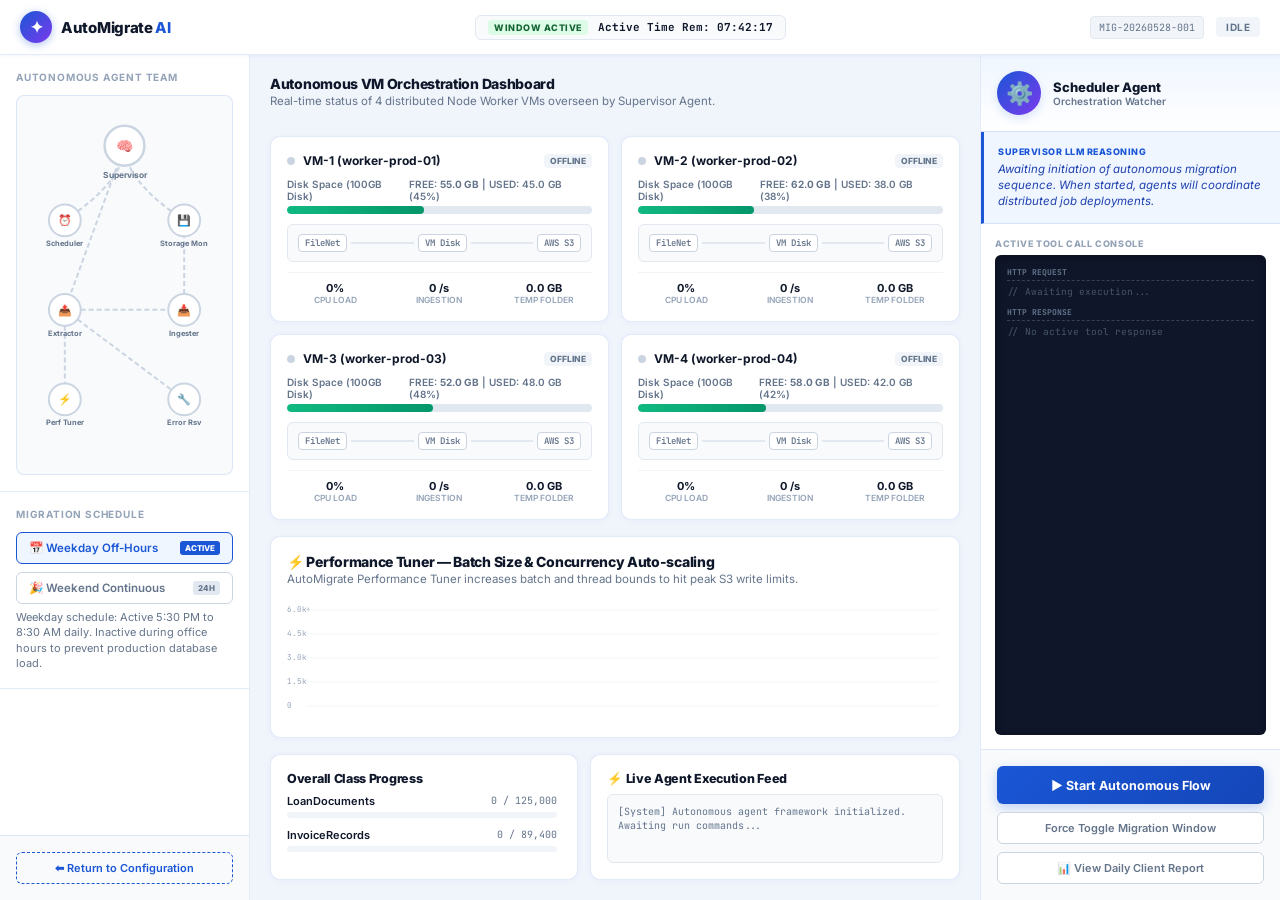
==== execution-dashboard.html @ 0a10c182 "feat: cycle VM status between extraction/ingestion and integrate Error Resolver agent in self-healin" ====
<!DOCTYPE html>
<html lang="en">
<head>
<meta charset="UTF-8">
<meta name="viewport" content="width=device-width, initial-scale=1.0">
<title>AutoMigrate AI — Autonomous Execution Dashboard</title>
<link rel="preconnect" href="https://fonts.googleapis.com" />
<link rel="preconnect" href="https://fonts.gstatic.com" crossorigin />
<link href="https://fonts.googleapis.com/css2?family=Inter:wght@400;500;600;700;800&family=JetBrains+Mono:wght@400;500;600&display=swap" rel="stylesheet" />
<style>
/* ─── RESET & BASE ────────────────────────────────────────────── */
*, *::before, *::after { box-sizing: border-box; margin: 0; padding: 0; }
html, body { height: 100%; overflow: hidden; }
body {
  font-family: 'Inter', sans-serif;
  font-size: 13px;
  background: #f0f4fb;
  color: #0f172a;
  display: flex;
  flex-direction: column;
}
:root {
  --blue: #1a56d6;
  --blue-dark: #1446b8;
  --blue-light: #eff6ff;
  --teal: #0d9488;
  --green: #16a34a;
  --red: #dc2626;
  --amber: #d97706;
  --violet: #7c3aed;
  --bg: #f0f4fb;
  --white: #ffffff;
  --border: rgba(26,86,214,0.12);
  --text: #0f172a;
  --muted: #64748b;
  --dim: #94a3b8;
  --code-bg: #0f1629;
}
input, select, button { font-family: inherit; }
::-webkit-scrollbar { width: 6px; height: 6px; }
::-webkit-scrollbar-track { background: transparent; }
::-webkit-scrollbar-thumb { background: #cbd5e1; border-radius: 3px; }
::-webkit-scrollbar-thumb:hover { background: #94a3b8; }

/* ─── HEADER ──────────────────────────────────────────────────── */
#header {
  height: 55px;
  background: var(--white);
  border-bottom: 1px solid var(--border);
  display: flex;
  align-items: center;
  padding: 0 20px;
  gap: 20px;
  flex-shrink: 0;
  z-index: 100;
  box-shadow: 0 1px 4px rgba(26,86,214,0.06);
}
.logo-wrap { display: flex; align-items: center; gap: 9px; cursor: pointer; text-decoration: none; }
.logo-gem {
  width: 32px; height: 32px;
  border-radius: 50%;
  background: linear-gradient(135deg, #1a56d6 0%, #7c3aed 100%);
  display: flex; align-items: center; justify-content: center;
  color: #fff; font-size: 16px; font-weight: 800;
  box-shadow: 0 2px 8px rgba(26,86,214,0.35);
  flex-shrink: 0;
}
.logo-name { font-size: 15px; font-weight: 800; color: var(--text); letter-spacing: -0.3px; }
.logo-name span { color: var(--blue); }

.header-center {
  flex: 1;
  display: flex;
  align-items: center;
  justify-content: center;
  gap: 16px;
}
.window-status-card {
  background: #f8fafc;
  border: 1px solid #e2e8f0;
  border-radius: 6px;
  padding: 4px 12px;
  display: flex;
  align-items: center;
  gap: 10px;
}
.window-badge {
  font-size: 9px;
  font-weight: 800;
  padding: 2px 6px;
  border-radius: 4px;
  text-transform: uppercase;
  letter-spacing: 0.5px;
}
.window-open { background: #dcfce7; color: #166534; animation: pulseGreen 1.6s infinite; }
.window-closed { background: #fee2e2; color: #991b1b; }
.window-timer {
  font-family: 'JetBrains Mono', monospace;
  font-size: 11px;
  font-weight: 700;
  color: var(--text);
}

.header-right { display: flex; align-items: center; gap: 12px; }
.session-tag {
  font-family: 'JetBrains Mono', monospace;
  font-size: 10px;
  background: #f1f5f9;
  border: 1px solid #e2e8f0;
  padding: 4px 8px;
  border-radius: 4px;
  color: var(--muted);
}
.status-badge {
  font-size: 10px; font-weight: 700;
  padding: 4px 10px;
  border-radius: 4px;
  text-transform: uppercase;
  letter-spacing: 0.5px;
}
.badge-running { background: #dcfce7; color: var(--green); }
.badge-idle { background: #f1f5f9; color: var(--muted); }
.badge-paused { background: #fef3c7; color: var(--amber); animation: pulseOrange 1.4s infinite; }
.badge-done { background: #d1fae5; color: #065f46; }

@keyframes pulseGreen {
  0%, 100% { box-shadow: 0 0 0 0px rgba(22, 163, 74, 0.2); }
  50% { box-shadow: 0 0 0 4px rgba(22, 163, 74, 0.1); }
}
@keyframes pulseOrange {
  0%, 100% { box-shadow: 0 0 0 0px rgba(217, 119, 6, 0.2); }
  50% { box-shadow: 0 0 0 4px rgba(217, 119, 6, 0.1); }
}

/* ─── APP BODY LAYOUT ─────────────────────────────────────────── */
#app-body {
  flex: 1;
  display: flex;
  overflow: hidden;
  min-height: 0;
}

/* ─── LEFT PANEL: Agent Graph & Schedule (250px) ──────────────── */
#left-panel {
  width: 250px;
  flex-shrink: 0;
  background: var(--white);
  border-right: 1px solid var(--border);
  display: flex;
  flex-direction: column;
  overflow-y: auto;
}
.panel-section {
  padding: 16px;
  border-bottom: 1px solid var(--border);
}
.panel-section-title {
  font-size: 10px;
  font-weight: 700;
  text-transform: uppercase;
  letter-spacing: 0.8px;
  color: var(--dim);
  margin-bottom: 12px;
}

/* Agent Nodes Graph CSS */
.agent-flow-graph {
  display: flex;
  flex-direction: column;
  gap: 8px;
  position: relative;
}
.agent-node {
  display: flex;
  align-items: center;
  gap: 10px;
  padding: 8px 10px;
  border: 1px solid transparent;
  border-radius: 6px;
  background: #f8fafc;
  transition: all 0.25s;
}
.agent-node.active {
  background: var(--blue-light);
  border-color: rgba(26,86,214,0.2);
  box-shadow: 0 2px 6px rgba(26,86,214,0.06);
}
.agent-node.active .an-icon-wrap {
  animation: pulseNode 1.4s ease-in-out infinite;
}
.an-icon-wrap {
  width: 26px; height: 26px;
  border-radius: 50%;
  background: #e2e8f0;
  display: flex; align-items: center; justify-content: center;
  font-size: 12px;
  flex-shrink: 0;
  transition: background 0.3s;
}
.agent-node.active .an-icon-wrap {
  background: var(--blue);
  color: white;
}
.an-info { flex: 1; min-width: 0; }
.an-name { font-size: 11.5px; font-weight: 600; color: var(--text); }
.an-role { font-size: 9px; color: var(--muted); text-overflow: ellipsis; overflow: hidden; white-space: nowrap; }
.an-status {
  font-size: 8px; font-weight: 800;
  padding: 2px 5px;
  border-radius: 3px;
  text-transform: uppercase;
}
.ans-idle { background: #e2e8f0; color: var(--muted); }
.ans-active { background: #dcfce7; color: var(--green); }
.ans-paused { background: #fee2e2; color: var(--red); }

@keyframes pulseNode {
  0%, 100% { transform: scale(1); }
  50% { transform: scale(1.08); }
}

/* Schedule Toggles */
.schedule-group {
  display: flex;
  flex-direction: column;
  gap: 8px;
}
.schedule-btn {
  display: flex;
  align-items: center;
  justify-content: space-between;
  padding: 8px 12px;
  border: 1px solid #cbd5e1;
  background: var(--white);
  border-radius: 6px;
  cursor: pointer;
  transition: all 0.2s;
  font-size: 11.5px;
  font-weight: 600;
  color: var(--muted);
}
.schedule-btn.active {
  border-color: var(--blue);
  background: var(--blue-light);
  color: var(--blue);
}
.schedule-btn span.tag {
  font-size: 8px;
  font-weight: 800;
  background: #e2e8f0;
  color: var(--muted);
  padding: 2px 5px;
  border-radius: 3px;
  text-transform: uppercase;
}
.schedule-btn.active span.tag {
  background: var(--blue);
  color: white;
}
.schedule-desc {
  font-size: 11px;
  color: var(--muted);
  line-height: 1.4;
  margin-top: 6px;
}

/* Sidebar Action Link */
.sidebar-footer {
  margin-top: auto;
  padding: 16px;
  border-top: 1px solid var(--border);
  background: #f8fafc;
}
.back-wizard-btn {
  display: flex;
  align-items: center;
  justify-content: center;
  gap: 6px;
  width: 100%;
  padding: 8px;
  border: 1px dashed var(--blue);
  border-radius: 6px;
  color: var(--blue);
  font-weight: 600;
  text-decoration: none;
  font-size: 11px;
  transition: all 0.2s;
}
.back-wizard-btn:hover {
  background: var(--blue-light);
  border-style: solid;
}

/* ─── CENTER PANEL: Dashboard Grid (flex: 1) ─────────────────── */
#center-panel {
  flex: 1;
  overflow-y: auto;
  padding: 20px;
  display: flex;
  flex-direction: column;
  gap: 16px;
  min-width: 0;
}
.section-title {
  font-size: 14px;
  font-weight: 800;
  color: var(--text);
  letter-spacing: -0.3px;
  margin-bottom: 2px;
}
.section-desc { font-size: 11.5px; color: var(--muted); margin-bottom: 12px; }

/* VM Grid Layout */
.vm-grid {
  display: grid;
  grid-template-columns: repeat(2, 1fr);
  gap: 12px;
}
.vm-card {
  background: var(--white);
  border: 1px solid var(--border);
  border-radius: 10px;
  padding: 16px;
  box-shadow: 0 1px 6px rgba(26,86,214,0.04);
  transition: border-color 0.3s, box-shadow 0.3s;
  display: flex;
  flex-direction: column;
  gap: 10px;
}
.vm-card.active { border-color: rgba(26,86,214,0.25); box-shadow: 0 4px 12px rgba(26,86,214,0.06); }
.vm-card.critical { border-color: var(--red); box-shadow: 0 4px 16px rgba(220,38,38,0.1); }
.vm-header {
  display: flex;
  justify-content: space-between;
  align-items: center;
}
.vm-identity { display: flex; align-items: center; gap: 8px; }
.vm-indicator {
  width: 8px; height: 8px; border-radius: 50%;
  background: #cbd5e1;
}
.vm-card.active .vm-indicator { background: var(--green); animation: pulseGreen 1.4s infinite; }
.vm-card.critical .vm-indicator { background: var(--red); animation: pulseRed 1s infinite; }
.vm-card.paused .vm-indicator { background: var(--amber); animation: pulseOrange 1.4s infinite; }
.vm-name { font-size: 12px; font-weight: 700; color: var(--text); }
.vm-ip { font-family: 'JetBrains Mono', monospace; font-size: 9px; color: var(--dim); }
.vm-status-badge {
  font-size: 8.5px; font-weight: 800;
  padding: 2px 6px; border-radius: 4px;
  text-transform: uppercase;
}
.vms-offline { background: #f1f5f9; color: var(--muted); }
.vms-active { background: #dcfce7; color: #166534; }
.vms-paused { background: #fee2e2; color: #991b1b; }
.vms-cleaning { background: #e0f2fe; color: #0369a1; }

@keyframes pulseRed {
  0%, 100% { box-shadow: 0 0 0 0px rgba(220, 38, 38, 0.4); }
  50% { box-shadow: 0 0 0 5px rgba(220, 38, 38, 0.1); }
}

/* VM Storage Bar */
.vm-storage-sec {
  display: flex;
  flex-direction: column;
  gap: 4px;
}
.vms-lbl-row {
  display: flex;
  justify-content: space-between;
  font-size: 10px;
  font-weight: 600;
  color: var(--muted);
}
.vms-bar-bg {
  height: 8px;
  background: #e2e8f0;
  border-radius: 4px;
  overflow: hidden;
  position: relative;
}
.vms-bar-fill {
  height: 100%;
  width: 0%;
  background: linear-gradient(90deg, #10b981, #059669);
  border-radius: 4px;
  transition: width 0.4s ease, background 0.4s ease;
}
.vm-card.medium .vms-bar-fill {
  background: linear-gradient(90deg, #f59e0b, #d97706);
}
.vm-card.critical .vms-bar-fill {
  background: linear-gradient(90deg, #ef4444, #dc2626);
}
.vm-storage-alert {
  font-size: 8.5px;
  font-weight: 700;
  color: var(--red);
  display: none;
}
.vm-card.critical .vm-storage-alert { display: inline; }

/* VM Pipeline CSS */
.vm-pipeline {
  height: 38px;
  background: #f8fafc;
  border: 1px solid #e2e8f0;
  border-radius: 6px;
  padding: 4px 10px;
  display: flex;
  align-items: center;
  justify-content: space-between;
  font-family: 'JetBrains Mono', monospace;
  font-size: 9px;
  position: relative;
  overflow: hidden;
}
.pipeline-node {
  z-index: 2;
  background: var(--white);
  border: 1px solid #cbd5e1;
  padding: 2px 6px;
  border-radius: 4px;
  font-weight: 600;
  color: var(--muted);
}
.vm-card.active .pipeline-node.active {
  border-color: var(--blue);
  color: var(--blue);
  box-shadow: 0 1px 4px rgba(26,86,214,0.1);
}
.pipeline-arrow {
  flex: 1;
  height: 2px;
  background: #e2e8f0;
  position: relative;
  margin: 0 4px;
}
.vm-card.active .pipeline-arrow.active {
  background: linear-gradient(90deg, var(--blue) 50%, #e2e8f0 50%);
  background-size: 200% 100%;
  animation: flowingLine 1s linear infinite;
}
@keyframes flowingLine {
  0% { background-position: 100% 0; }
  100% { background-position: 0% 0; }
}

.vm-telemetry {
  display: grid;
  grid-template-columns: repeat(3, 1fr);
  gap: 8px;
  border-top: 1px solid #f1f5f9;
  padding-top: 8px;
  text-align: center;
}
.vmt-item { display: flex; flex-direction: column; }
.vmt-val { font-size: 11px; font-weight: 700; color: var(--text); }
.vmt-lbl { font-size: 8.5px; color: var(--dim); text-transform: uppercase; font-weight: 600; }

/* Tuning Section */
.tuning-section {
  background: var(--white);
  border: 1px solid var(--border);
  border-radius: 10px;
  padding: 16px;
  box-shadow: 0 1px 6px rgba(26,86,214,0.04);
}
.tuning-chart-wrap {
  position: relative;
  margin-top: 10px;
}
#chart-svg {
  width: 100%;
  height: 120px;
  overflow: visible;
}

/* Progress & Live Feed Section */
.bottom-split {
  display: grid;
  grid-template-columns: 1fr 1.2fr;
  gap: 12px;
  min-height: 0;
  flex: 1;
}
.progress-panel, .feed-panel {
  background: var(--white);
  border: 1px solid var(--border);
  border-radius: 10px;
  padding: 16px;
  box-shadow: 0 1px 6px rgba(26,86,214,0.04);
  display: flex;
  flex-direction: column;
  min-height: 0;
}
.progress-list {
  display: flex;
  flex-direction: column;
  gap: 10px;
  overflow-y: auto;
  padding-right: 4px;
}
.prog-row {
  display: flex;
  flex-direction: column;
  gap: 4px;
}
.prog-labels {
  display: flex;
  justify-content: space-between;
  font-size: 11px;
}
.pr-name { font-weight: 600; color: var(--text); }
.pr-val { font-family: 'JetBrains Mono', monospace; font-size: 10px; color: var(--muted); }
.pr-bar-bg {
  height: 6px;
  background: #f1f5f9;
  border-radius: 3px;
  overflow: hidden;
}
.pr-bar-fill {
  height: 100%;
  width: 0%;
  background: var(--blue);
  border-radius: 3px;
  transition: width 0.3s ease;
}

.live-feed-scroll {
  flex: 1;
  overflow-y: auto;
  border: 1px solid #e2e8f0;
  background: #f8fafc;
  border-radius: 6px;
  padding: 10px;
  font-family: 'JetBrains Mono', monospace;
  font-size: 10px;
  display: flex;
  flex-direction: column;
  gap: 6px;
}
.lf-entry {
  line-height: 1.4;
  opacity: 0;
  transform: translateY(4px);
  transition: all 0.2s;
}
.lf-entry.show { opacity: 1; transform: translateY(0); }
.lf-ts { color: var(--dim); margin-right: 6px; }
.lf-type {
  font-weight: 700;
  padding: 1px 4px;
  border-radius: 3px;
  margin-right: 6px;
  text-transform: uppercase;
  font-size: 8px;
}
.lf-t-info { background: #eff6ff; color: #1e40af; }
.lf-t-ok { background: #ecfdf5; color: #047857; }
.lf-t-warn { background: #fffbeb; color: #b45309; font-weight: 800; animation: blinkWarning 1.2s infinite; }
.lf-t-heal { background: #faf5ff; color: #6b21a8; }
.lf-t-done { background: #f0fdf4; color: #15803d; font-weight: 800; }

@keyframes blinkWarning {
  0%, 100% { opacity: 1; }
  50% { opacity: 0.6; }
}

/* ─── RIGHT PANEL: Console & Agent Reasoning (300px) ────────── */
#right-panel {
  width: 300px;
  flex-shrink: 0;
  background: var(--white);
  border-left: 1px solid var(--border);
  display: flex;
  flex-direction: column;
  overflow-y: auto;
}
.ap-card {
  padding: 16px;
  background: linear-gradient(180deg, var(--blue-light) 0%, var(--white) 100%);
  border-bottom: 1px solid var(--border);
  display: flex;
  gap: 12px;
  align-items: center;
}
.ap-avatar {
  width: 44px; height: 44px;
  border-radius: 50%;
  background: linear-gradient(135deg, var(--blue) 0%, var(--violet) 100%);
  display: flex; align-items: center; justify-content: center;
  font-size: 22px;
  color: white;
  box-shadow: 0 4px 10px rgba(26,86,214,0.15);
  flex-shrink: 0;
}
.ap-meta { flex: 1; min-width: 0; }
.ap-name { font-size: 13px; font-weight: 800; color: var(--text); }
.ap-role { font-size: 10px; font-weight: 600; color: var(--muted); }

.reasoning-bubble {
  padding: 14px;
  border-bottom: 1px solid var(--border);
  background: #eff6ff;
  border-left: 3px solid var(--blue);
}
.rb-title {
  font-size: 9px;
  font-weight: 800;
  text-transform: uppercase;
  color: var(--blue);
  letter-spacing: 0.5px;
  margin-bottom: 4px;
}
.rb-text { font-size: 11.5px; color: #1e40af; line-height: 1.4; font-style: italic; }

.tool-call-section {
  flex: 1;
  display: flex;
  flex-direction: column;
  padding: 14px;
  min-height: 250px;
}
.tcs-title {
  font-size: 9px;
  font-weight: 800;
  text-transform: uppercase;
  color: var(--dim);
  letter-spacing: 0.6px;
  margin-bottom: 6px;
}
.tcs-console {
  flex: 1;
  background: var(--code-bg);
  border-radius: 6px;
  padding: 12px;
  color: #e2e8f0;
  font-family: 'JetBrains Mono', monospace;
  font-size: 9.5px;
  line-height: 1.4;
  overflow-y: auto;
  box-shadow: inset 0 2px 8px rgba(0,0,0,0.3);
}
.tcs-label { color: #64748b; font-weight: 700; font-size: 8px; margin: 8px 0 4px; border-bottom: 1px dashed #334155; padding-bottom: 2px; }
.tcs-label:first-child { margin-top: 0; }

/* Syntax styling */
.tc-fn { color: #38bdf8; font-weight: bold; }
.tc-key { color: #c084fc; }
.tc-str { color: #2dd4bf; }
.tc-num { color: #fbbf24; }
.tc-punct { color: #94a3b8; }
.tc-bool { color: #f43f5e; font-weight: bold; }
.tc-response { color: #34d399; }
.tc-dim { color: #475569; }

.controls-footer {
  padding: 16px;
  background: #f8fafc;
  border-top: 1px solid var(--border);
  display: flex;
  flex-direction: column;
  gap: 8px;
}
.primary-btn {
  height: 38px;
  border: none;
  background: linear-gradient(135deg, var(--blue) 0%, var(--blue-dark) 100%);
  color: white;
  font-weight: 700;
  border-radius: 6px;
  cursor: pointer;
  box-shadow: 0 4px 12px rgba(26,86,214,0.25);
  transition: all 0.2s;
  display: flex; align-items: center; justify-content: center; gap: 8px;
  font-size: 12.5px;
}
.primary-btn:hover {
  transform: translateY(-1px);
  box-shadow: 0 6px 16px rgba(26,86,214,0.35);
}
.primary-btn:active { transform: translateY(0); }
.primary-btn:disabled {
  background: #cbd5e1;
  color: #94a3b8;
  cursor: not-allowed;
  box-shadow: none;
  transform: none;
}
.secondary-btn {
  height: 32px;
  border: 1px solid #cbd5e1;
  background: var(--white);
  color: var(--muted);
  font-weight: 600;
  border-radius: 6px;
  cursor: pointer;
  transition: all 0.15s;
  font-size: 11px;
}
.secondary-btn:hover {
  background: #f1f5f9;
  color: var(--text);
  border-color: #94a3b8;
}

/* ─── RECONCILIATION DAILY STATUS EMAIL MODAL ────────────────── */
.modal-overlay {
  position: fixed;
  top: 0; left: 0; width: 100%; height: 100%;
  background: rgba(15, 23, 42, 0.4);
  backdrop-filter: blur(4px);
  z-index: 1000;
  display: flex; align-items: center; justify-content: center;
  opacity: 0; pointer-events: none;
  transition: opacity 0.3s ease;
}
.modal-overlay.open { opacity: 1; pointer-events: auto; }
.modal-card {
  width: 600px;
  max-width: 90%;
  background: var(--white);
  border-radius: 12px;
  box-shadow: 0 20px 25px -5px rgba(0,0,0,0.1), 0 10px 10px -5px rgba(0,0,0,0.04);
  border: 1px solid var(--border);
  overflow: hidden;
  display: flex;
  flex-direction: column;
  max-height: 85vh;
  transform: scale(0.95);
  transition: transform 0.3s ease;
}
.modal-overlay.open .modal-card { transform: scale(1); }
.modal-header {
  padding: 16px 20px;
  background: var(--white);
  border-bottom: 1px solid #e2e8f0;
  display: flex;
  justify-content: space-between;
  align-items: center;
}
.modal-title { font-size: 14px; font-weight: 800; color: var(--text); }
.close-modal-btn {
  background: transparent; border: none; font-size: 18px; color: var(--muted); cursor: pointer;
}
.modal-body {
  padding: 20px;
  overflow-y: auto;
  background: #f8fafc;
}
.modal-footer {
  padding: 14px 20px;
  background: #f8fafc;
  border-top: 1px solid #e2e8f0;
  display: flex;
  justify-content: flex-end;
  gap: 10px;
}
/* SVG Agent Graph styles */
.graph-node circle {
  transition: all 0.3s ease;
}
.graph-node.active circle {
  stroke-width: 3px !important;
  animation: agentGlowPulse 1.2s ease-in-out infinite alternate;
}
.graph-node.active text {
  font-weight: bold;
}
.animated-flow-path {
  opacity: 1 !important;
  animation: svgFlow 0.8s linear infinite;
}
@keyframes svgFlow {
  from { stroke-dashoffset: 20; }
  to { stroke-dashoffset: 0; }
}
@keyframes agentGlowPulse {
  0% {
    stroke-width: 2.5px;
    stroke-opacity: 0.6;
    filter: drop-shadow(0 0 3px var(--agent-glow, #1a56d6));
  }
  100% {
    stroke-width: 4.5px;
    stroke-opacity: 1.0;
    filter: drop-shadow(0 0 12px var(--agent-glow, #1a56d6));
  }
}
</style>
</head>
<body>

<!-- ═══ HEADER ════════════════════════════════════════════════════ -->
<div id="header">
  <a class="logo-wrap" href="index.html">
    <div class="logo-gem">✦</div>
    <div class="logo-name">AutoMigrate <span>AI</span></div>
  </a>

  <div class="header-center">
    <div class="window-status-card">
      <span class="window-badge window-open" id="win-badge">Window Active</span>
      <span class="window-timer" id="win-timer">Loading schedule...</span>
    </div>
  </div>

  <div class="header-right">
    <div class="session-tag">MIG-20260528-001</div>
    <div class="status-badge badge-idle" id="exec-status">IDLE</div>
  </div>
</div>

<!-- ═══ APP BODY ══════════════════════════════════════════════════ -->
<div id="app-body">

  <!-- LEFT: Agent Nodes & Schedule -->
  <div id="left-panel">
    <div class="panel-section">
      <div class="panel-section-title">Autonomous Agent Team</div>
      <div class="agent-flow-graph-container" style="position: relative; height: 380px; width: 100%; background: #f8fafc; border-radius: 8px; border: 1px solid var(--border); overflow: hidden;">
        <svg id="agent-graph-svg" width="100%" height="100%" viewBox="0 0 210 380">
          <defs>
            <!-- Glowing filters -->
            <filter id="glow-active" x="-20%" y="-20%" width="140%" height="140%">
              <feGaussianBlur stdDeviation="3" result="blur" />
              <feComposite in="SourceGraphic" in2="blur" operator="over" />
            </filter>
          </defs>
          
          <!-- Connective Paths -->
          <path id="path-scheduler" d="M 45,125 Q 105,85 105,50" fill="none" stroke="#cbd5e1" stroke-width="2" stroke-dasharray="5,3"/>
          <path id="path-storage" d="M 165,125 Q 105,85 105,50" fill="none" stroke="#cbd5e1" stroke-width="2" stroke-dasharray="5,3"/>
          <path id="path-supervisor-extract" d="M 105,50 L 45,215" fill="none" stroke="#cbd5e1" stroke-width="2" stroke-dasharray="5,3"/>
          <path id="path-extractor-ingester" d="M 45,215 L 165,215" fill="none" stroke="#cbd5e1" stroke-width="2" stroke-dasharray="5,3"/>
          <path id="path-ingester-storage" d="M 165,215 L 165,125" fill="none" stroke="#cbd5e1" stroke-width="2" stroke-dasharray="5,3"/>
          <path id="path-extractor-tuner" d="M 45,215 L 45,305" fill="none" stroke="#cbd5e1" stroke-width="2" stroke-dasharray="5,3"/>
          <path id="path-extractor-error" d="M 45,215 L 165,305" fill="none" stroke="#cbd5e1" stroke-width="2" stroke-dasharray="5,3"/>

          <!-- Animated Flow Lines (only visible when active) -->
          <path id="flow-scheduler" d="M 45,125 Q 105,85 105,50" fill="none" stroke="var(--blue)" stroke-width="2.5" stroke-dasharray="6,4" stroke-dashoffset="0" opacity="0"/>
          <path id="flow-storage" d="M 165,125 Q 105,85 105,50" fill="none" stroke="var(--red)" stroke-width="2.5" stroke-dasharray="6,4" stroke-dashoffset="0" opacity="0"/>
          <path id="flow-supervisor-extract" d="M 105,50 L 45,215" fill="none" stroke="var(--violet)" stroke-width="2.5" stroke-dasharray="6,4" stroke-dashoffset="0" opacity="0"/>
          <path id="flow-extractor-ingester" d="M 45,215 L 165,215" fill="none" stroke="var(--teal)" stroke-width="2.5" stroke-dasharray="6,4" stroke-dashoffset="0" opacity="0"/>
          <path id="flow-ingester-storage" d="M 165,215 L 165,125" fill="none" stroke="var(--red)" stroke-width="2.5" stroke-dasharray="6,4" stroke-dashoffset="0" opacity="0"/>
          <path id="flow-extractor-tuner" d="M 45,215 L 45,305" fill="none" stroke="var(--green)" stroke-width="2.5" stroke-dasharray="6,4" stroke-dashoffset="0" opacity="0"/>
          <path id="flow-extractor-error" d="M 45,215 L 165,305" fill="none" stroke="var(--amber)" stroke-width="2.5" stroke-dasharray="6,4" stroke-dashoffset="0" opacity="0"/>

          <!-- Node 1: Master Supervisor -->
          <g id="gnode-supervisor" class="graph-node" transform="translate(105,50)">
            <circle r="20" fill="#ffffff" stroke="#cbd5e1" stroke-width="2.5" id="c-supervisor"/>
            <text y="5" text-anchor="middle" font-size="14" font-family="Inter">🧠</text>
            <text y="32" text-anchor="middle" font-size="8.5" font-weight="700" fill="var(--muted)" font-family="Inter" id="t-supervisor">Supervisor</text>
          </g>

          <!-- Node 2: Scheduler Agent -->
          <g id="gnode-scheduler" class="graph-node" transform="translate(45,125)">
            <circle r="16" fill="#ffffff" stroke="#cbd5e1" stroke-width="2" id="c-scheduler"/>
            <text y="4" text-anchor="middle" font-size="11" font-family="Inter">⏰</text>
            <text y="26" text-anchor="middle" font-size="7.5" font-weight="700" fill="var(--muted)" font-family="Inter" id="t-scheduler">Scheduler</text>
          </g>

          <!-- Node 3: Storage Monitor -->
          <g id="gnode-storage" class="graph-node" transform="translate(165,125)">
            <circle r="16" fill="#ffffff" stroke="#cbd5e1" stroke-width="2" id="c-storage"/>
            <text y="4" text-anchor="middle" font-size="11" font-family="Inter">💾</text>
            <text y="26" text-anchor="middle" font-size="7.5" font-weight="700" fill="var(--muted)" font-family="Inter" id="t-storage">Storage Mon</text>
          </g>

          <!-- Node 4: Extractor Agent -->
          <g id="gnode-extractor" class="graph-node" transform="translate(45,215)">
            <circle r="16" fill="#ffffff" stroke="#cbd5e1" stroke-width="2" id="c-extractor"/>
            <text y="4" text-anchor="middle" font-size="11" font-family="Inter">📤</text>
            <text y="26" text-anchor="middle" font-size="7.5" font-weight="700" fill="var(--muted)" font-family="Inter" id="t-extractor">Extractor</text>
          </g>

          <!-- Node 5: Ingester Agent -->
          <g id="gnode-ingester" class="graph-node" transform="translate(165,215)">
            <circle r="16" fill="#ffffff" stroke="#cbd5e1" stroke-width="2" id="c-ingester"/>
            <text y="4" text-anchor="middle" font-size="11" font-family="Inter">📥</text>
            <text y="26" text-anchor="middle" font-size="7.5" font-weight="700" fill="var(--muted)" font-family="Inter" id="t-ingester">Ingester</text>
          </g>

          <!-- Node 6: Performance Tuner -->
          <g id="gnode-tuner" class="graph-node" transform="translate(45,305)">
            <circle r="16" fill="#ffffff" stroke="#cbd5e1" stroke-width="2" id="c-tuner"/>
            <text y="4" text-anchor="middle" font-size="11" font-family="Inter">⚡</text>
            <text y="26" text-anchor="middle" font-size="7.5" font-weight="700" fill="var(--muted)" font-family="Inter" id="t-tuner">Perf Tuner</text>
          </g>

          <!-- Node 7: Error Resolver -->
          <g id="gnode-error" class="graph-node" transform="translate(165,305)">
            <circle r="16" fill="#ffffff" stroke="#cbd5e1" stroke-width="2" id="c-error"/>
            <text y="4" text-anchor="middle" font-size="11" font-family="Inter">🔧</text>
            <text y="26" text-anchor="middle" font-size="7.5" font-weight="700" fill="var(--muted)" font-family="Inter" id="t-error">Error Rsv</text>
          </g>
        </svg>
      </div>
    </div>

    <div class="panel-section">
      <div class="panel-section-title">Migration Schedule</div>
      <div class="schedule-group">
        <button class="schedule-btn active" id="sched-week" onclick="toggleSchedule('week')">
          <span>📅 Weekday Off-Hours</span>
          <span class="tag">Active</span>
        </button>
        <button class="schedule-btn" id="sched-weekend" onclick="toggleSchedule('weekend')">
          <span>🎉 Weekend Continuous</span>
          <span class="tag">24H</span>
        </button>
      </div>
      <div class="schedule-desc" id="sched-desc">
        Weekday schedule: Active 5:30 PM to 8:30 AM daily. Inactive during office hours to prevent production database load.
      </div>
    </div>

    <div class="sidebar-footer">
      <a href="index.html" class="back-wizard-btn">
        <span>⬅ Return to Configuration</span>
      </a>
    </div>
  </div>

  <!-- CENTER: Real-time Operational VM Monitor & Charts -->
  <div id="center-panel">
    <div>
      <div class="section-title">Autonomous VM Orchestration Dashboard</div>
      <div class="section-desc">Real-time status of 4 distributed Node Worker VMs overseen by Supervisor Agent.</div>
    </div>

    <!-- 4 VMs Grid -->
    <div class="vm-grid">
      <!-- VM-1 -->
      <div class="vm-card" id="vm-card-1">
        <div class="vm-header">
          <div class="vm-identity">
            <div class="vm-indicator"></div>
            <span class="vm-name">VM-1 (worker-prod-01)</span>
          </div>
          <span class="vm-status-badge vms-offline" id="vm-s-1">OFFLINE</span>
        </div>
        
        <div class="vm-storage-sec">
          <div class="vms-lbl-row">
            <span>Disk Space (100GB Disk)</span>
            <span class="vm-storage-alert">DISK THRESHOLD WARNING</span>
            <span id="vm-space-txt-1">USED: 45GB (45%)</span>
          </div>
          <div class="vms-bar-bg">
            <div class="vms-bar-fill" id="vm-bar-1"></div>
          </div>
        </div>

        <div class="vm-pipeline" id="vm-pipe-1">
          <span class="pipeline-node" id="vm-n-src-1">FileNet</span>
          <span class="pipeline-arrow" id="vm-a-1-1"></span>
          <span class="pipeline-node" id="vm-n-disk-1">VM Disk</span>
          <span class="pipeline-arrow" id="vm-a-2-1"></span>
          <span class="pipeline-node" id="vm-n-tgt-1">AWS S3</span>
        </div>

        <div class="vm-telemetry">
          <div class="vmt-item">
            <span class="vmt-val" id="vm-cpu-1">0%</span>
            <span class="vmt-lbl">CPU Load</span>
          </div>
          <div class="vmt-item">
            <span class="vmt-val" id="vm-tput-1">0 /s</span>
            <span class="vmt-lbl">Ingestion</span>
          </div>
          <div class="vmt-item">
            <span class="vmt-val" id="vm-dir-1">0 GB</span>
            <span class="vmt-lbl">Temp Folder</span>
          </div>
        </div>
      </div>

      <!-- VM-2 -->
      <div class="vm-card" id="vm-card-2">
        <div class="vm-header">
          <div class="vm-identity">
            <div class="vm-indicator"></div>
            <span class="vm-name">VM-2 (worker-prod-02)</span>
          </div>
          <span class="vm-status-badge vms-offline" id="vm-s-2">OFFLINE</span>
        </div>
        
        <div class="vm-storage-sec">
          <div class="vms-lbl-row">
            <span>Disk Space (100GB Disk)</span>
            <span class="vm-storage-alert">DISK THRESHOLD WARNING</span>
            <span id="vm-space-txt-2">USED: 45GB (45%)</span>
          </div>
          <div class="vms-bar-bg">
            <div class="vms-bar-fill" id="vm-bar-2"></div>
          </div>
        </div>

        <div class="vm-pipeline" id="vm-pipe-2">
          <span class="pipeline-node" id="vm-n-src-2">FileNet</span>
          <span class="pipeline-arrow" id="vm-a-1-2"></span>
          <span class="pipeline-node" id="vm-n-disk-2">VM Disk</span>
          <span class="pipeline-arrow" id="vm-a-2-2"></span>
          <span class="pipeline-node" id="vm-n-tgt-2">AWS S3</span>
        </div>

        <div class="vm-telemetry">
          <div class="vmt-item">
            <span class="vmt-val" id="vm-cpu-2">0%</span>
            <span class="vmt-lbl">CPU Load</span>
          </div>
          <div class="vmt-item">
            <span class="vmt-val" id="vm-tput-2">0 /s</span>
            <span class="vmt-lbl">Ingestion</span>
          </div>
          <div class="vmt-item">
            <span class="vmt-val" id="vm-dir-2">0 GB</span>
            <span class="vmt-lbl">Temp Folder</span>
          </div>
        </div>
      </div>

      <!-- VM-3 -->
      <div class="vm-card" id="vm-card-3">
        <div class="vm-header">
          <div class="vm-identity">
            <div class="vm-indicator"></div>
            <span class="vm-name">VM-3 (worker-prod-03)</span>
          </div>
          <span class="vm-status-badge vms-offline" id="vm-s-3">OFFLINE</span>
        </div>
        
        <div class="vm-storage-sec">
          <div class="vms-lbl-row">
            <span>Disk Space (100GB Disk)</span>
            <span class="vm-storage-alert" id="vms-alert-3">CRITICAL: &lt;10GB FREE</span>
            <span id="vm-space-txt-3">USED: 45GB (45%)</span>
          </div>
          <div class="vms-bar-bg">
            <div class="vms-bar-fill" id="vm-bar-3"></div>
          </div>
        </div>

        <div class="vm-pipeline" id="vm-pipe-3">
          <span class="pipeline-node" id="vm-n-src-3">FileNet</span>
          <span class="pipeline-arrow" id="vm-a-1-3"></span>
          <span class="pipeline-node" id="vm-n-disk-3">VM Disk</span>
          <span class="pipeline-arrow" id="vm-a-2-3"></span>
          <span class="pipeline-node" id="vm-n-tgt-3">AWS S3</span>
        </div>

        <div class="vm-telemetry">
          <div class="vmt-item">
            <span class="vmt-val" id="vm-cpu-3">0%</span>
            <span class="vmt-lbl">CPU Load</span>
          </div>
          <div class="vmt-item">
            <span class="vmt-val" id="vm-tput-3">0 /s</span>
            <span class="vmt-lbl">Ingestion</span>
          </div>
          <div class="vmt-item">
            <span class="vmt-val" id="vm-dir-3">0 GB</span>
            <span class="vmt-lbl">Temp Folder</span>
          </div>
        </div>
      </div>

      <!-- VM-4 -->
      <div class="vm-card" id="vm-card-4">
        <div class="vm-header">
          <div class="vm-identity">
            <div class="vm-indicator"></div>
            <span class="vm-name">VM-4 (worker-prod-04)</span>
          </div>
          <span class="vm-status-badge vms-offline" id="vm-s-4">OFFLINE</span>
        </div>
        
        <div class="vm-storage-sec">
          <div class="vms-lbl-row">
            <span>Disk Space (100GB Disk)</span>
            <span class="vm-storage-alert">DISK THRESHOLD WARNING</span>
            <span id="vm-space-txt-4">USED: 45GB (45%)</span>
          </div>
          <div class="vms-bar-bg">
            <div class="vms-bar-fill" id="vm-bar-4"></div>
          </div>
        </div>

        <div class="vm-pipeline" id="vm-pipe-4">
          <span class="pipeline-node" id="vm-n-src-4">FileNet</span>
          <span class="pipeline-arrow" id="vm-a-1-4"></span>
          <span class="pipeline-node" id="vm-n-disk-4">VM Disk</span>
          <span class="pipeline-arrow" id="vm-a-2-4"></span>
          <span class="pipeline-node" id="vm-n-tgt-4">AWS S3</span>
        </div>

        <div class="vm-telemetry">
          <div class="vmt-item">
            <span class="vmt-val" id="vm-cpu-4">0%</span>
            <span class="vmt-lbl">CPU Load</span>
          </div>
          <div class="vmt-item">
            <span class="vmt-val" id="vm-tput-4">0 /s</span>
            <span class="vmt-lbl">Ingestion</span>
          </div>
          <div class="vmt-item">
            <span class="vmt-val" id="vm-dir-4">0 GB</span>
            <span class="vmt-lbl">Temp Folder</span>
          </div>
        </div>
      </div>
    </div>

    <!-- Tuning Chart -->
    <div class="tuning-section">
      <div class="section-title">⚡ Performance Tuner — Batch Size & Concurrency Auto-scaling</div>
      <div class="section-desc" id="tuning-status-label">AutoMigrate Performance Tuner increases batch and thread bounds to hit peak S3 write limits.</div>
      
      <div class="tuning-chart-wrap">
        <svg id="chart-svg" viewBox="0 0 700 120" preserveAspectRatio="none">
          <defs>
            <linearGradient id="chartFill" x1="0" y1="0" x2="0" y2="1">
              <stop offset="0%" stop-color="#7c3aed" stop-opacity="0.3"/>
              <stop offset="100%" stop-color="#0d9488" stop-opacity="0.05"/>
            </linearGradient>
            <linearGradient id="lineGrad" x1="0" y1="0" x2="1" y2="0">
              <stop offset="0%" stop-color="#0d9488"/>
              <stop offset="100%" stop-color="#7c3aed"/>
            </linearGradient>
          </defs>
          <!-- Y axis labels -->
          <text x="0" y="110" fill="#94a3b8" font-size="8" font-family="JetBrains Mono, monospace">0</text>
          <text x="0" y="86" fill="#94a3b8" font-size="8" font-family="JetBrains Mono, monospace">1.5k</text>
          <text x="0" y="62" fill="#94a3b8" font-size="8" font-family="JetBrains Mono, monospace">3.0k</text>
          <text x="0" y="38" fill="#94a3b8" font-size="8" font-family="JetBrains Mono, monospace">4.5k</text>
          <text x="0" y="14" fill="#94a3b8" font-size="8" font-family="JetBrains Mono, monospace">6.0k+</text>
          
          <!-- Horizontal grid lines -->
          <line x1="22" y1="108" x2="695" y2="108" stroke="#f1f5f9" stroke-width="1"/>
          <line x1="22" y1="84" x2="695" y2="84" stroke="#f1f5f9" stroke-width="1"/>
          <line x1="22" y1="60" x2="695" y2="60" stroke="#f1f5f9" stroke-width="1"/>
          <line x1="22" y1="36" x2="695" y2="36" stroke="#f1f5f9" stroke-width="1"/>
          <line x1="22" y1="12" x2="695" y2="12" stroke="#f1f5f9" stroke-width="1"/>
          
          <!-- Chart fill polygon -->
          <polygon id="chart-fill" fill="url(#chartFill)" points=""/>
          <!-- Chart line -->
          <polyline id="chart-line" fill="none" stroke="url(#lineGrad)" stroke-width="2.5" stroke-linejoin="round" stroke-linecap="round" points=""/>
          
          <!-- Optimal line -->
          <line id="optimal-line" x1="22" y1="0" x2="695" y2="0" stroke="#16a34a" stroke-width="1.5" stroke-dasharray="6,4" opacity="0"/>
          <text id="optimal-label" x="530" y="0" fill="#16a34a" font-size="9" font-family="JetBrains Mono, monospace" font-weight="bold" opacity="0">OPTIMAL 4,380/s</text>
          
          <g id="chart-points"></g>
          <g id="chart-labels"></g>
        </svg>
      </div>
    </div>

    <!-- Bottom Split Panel -->
    <div class="bottom-split">
      <!-- Progress bars -->
      <div class="progress-panel">
        <div class="section-title" style="font-size:12.5px; margin-bottom:8px;">Overall Class Progress</div>
        <div class="progress-list">
          <div class="prog-row">
            <div class="prog-labels">
              <span class="pr-name">LoanDocuments</span>
              <span class="pr-val" id="pc-loan">0 / 125,000</span>
            </div>
            <div class="pr-bar-bg"><div class="pr-bar-fill" id="pb-loan"></div></div>
          </div>
          <div class="prog-row">
            <div class="prog-labels">
              <span class="pr-name">InvoiceRecords</span>
              <span class="pr-val" id="pc-invoice">0 / 89,400</span>
            </div>
            <div class="pr-bar-bg"><div class="pr-bar-fill" id="pb-invoice"></div></div>
          </div>
          <div class="prog-row">
            <div class="prog-labels">
              <span class="pr-name">Contracts</span>
              <span class="pr-val" id="pc-contracts">0 / 67,200</span>
            </div>
            <div class="pr-bar-bg"><div class="pr-bar-fill" id="pb-contracts"></div></div>
          </div>
          <div class="prog-row">
            <div class="prog-labels">
              <span class="pr-name">PolicyDocuments</span>
              <span class="pr-val" id="pc-policy">0 / 45,800</span>
            </div>
            <div class="pr-bar-bg"><div class="pr-bar-fill" id="pb-policy"></div></div>
          </div>
          <div class="prog-row">
            <div class="prog-labels">
              <span class="pr-name">AuditLogs</span>
              <span class="pr-val" id="pc-audit">0 / 22,600</span>
            </div>
            <div class="pr-bar-bg"><div class="pr-bar-fill" id="pb-audit"></div></div>
          </div>
        </div>
      </div>

      <!-- Live events -->
      <div class="feed-panel">
        <div class="section-title" style="font-size:12.5px; margin-bottom:8px;">⚡ Live Agent Execution Feed</div>
        <div class="live-feed-scroll" id="live-feed-scroll">
          <div class="lf-entry show" style="color: #64748b;">[System] Autonomous agent framework initialized. Awaiting run commands...</div>
        </div>
      </div>
    </div>
  </div>

  <!-- RIGHT: Code/Console trace & Agent reasoning -->
  <div id="right-panel">
    <!-- Active Agent Details -->
    <div class="ap-card">
      <div class="ap-avatar" id="ap-avatar">⚙️</div>
      <div class="ap-meta">
        <div class="ap-name" id="ap-agent-name">Scheduler Agent</div>
        <div class="ap-role" id="ap-agent-role">Orchestration Watcher</div>
      </div>
    </div>

    <!-- LLM Reasoning Bubble -->
    <div class="reasoning-bubble">
      <div class="rb-title">Supervisor LLM Reasoning</div>
      <div class="rb-text" id="ap-reasoning">Awaiting initiation of autonomous migration sequence. When started, agents will coordinate distributed job deployments.</div>
    </div>

    <!-- Monospaced API Tool Call Console -->
    <div class="tool-call-section">
      <div class="tcs-title">Active Tool Call Console</div>
      <div class="tcs-console" id="tcs-console">
        <div class="tcs-label">HTTP REQUEST</div>
        <div id="tc-content" class="tc-dim">// Awaiting execution...</div>
        <div class="tcs-label">HTTP RESPONSE</div>
        <div id="tc-response" class="tc-dim">// No active tool response</div>
      </div>
    </div>

    <!-- Primary Control Buttons -->
    <div class="controls-footer">
      <button class="primary-btn" id="start-btn" onclick="startAutonomousFlow()">
        <span>▶ Start Autonomous Flow</span>
      </button>
      <button class="secondary-btn" id="override-btn" onclick="toggleMigrationWindow()">
        <span>Force Toggle Migration Window</span>
      </button>
      <button class="secondary-btn" id="report-btn" onclick="openEmailReport()" disabled>
        <span>📊 View Daily Client Report</span>
      </button>
    </div>
  </div>
</div>

<!-- EMAIL REPORT MODAL -->
<div class="modal-overlay" id="report-modal">
  <div class="modal-card">
    <div class="modal-header">
      <div class="modal-title">✉️ Synthesized Daily Status Report (Ready to Email)</div>
      <button class="close-modal-btn" onclick="closeEmailReport()">×</button>
    </div>
    <div class="modal-body" id="email-body-content">
      <!-- Generated Report Content goes here -->
    </div>
    <div class="modal-footer">
      <button class="secondary-btn" style="height:32px; font-size:11px; padding:0 12px; margin-right:4px;" onclick="closeEmailReport()">Close Preview</button>
      <button class="secondary-btn" style="height:32px; font-size:11px; padding:0 12px; margin-right:4px;" onclick="copyEmailHTML()">📋 Copy HTML</button>
      <button class="secondary-btn" style="height:32px; font-size:11px; padding:0 12px; margin-right:4px;" onclick="openInMailClient()">📧 Open Outlook</button>
      <button class="primary-btn" style="height:32px; font-size:11px; padding:0 12px;" onclick="simulateEmailSend()">
        <span>🚀 Send Report</span>
      </button>
    </div>
  </div>
</div>

<script>
/* ═══════════════════════════════════════════════════════════════
   STATE & DATA
   ═══════════════════════════════════════════════════════════════ */
let isRunning = false;
let windowOpen = true;
let secondsRemaining = 7 * 3600 + 42 * 60 + 18; // ~7h 42m remaining
let countdownInterval = null;
let mainSimInterval = null;
let activeScheduleType = 'week';

const AGENTS = {
  supervisor: { name: 'Master Supervisor', role: 'Decision & Orchestration', emoji: '🧠', color: '#1a56d6' },
  scheduler: { name: 'Scheduler Agent', role: 'Migration Window Guard', emoji: '⏰', color: '#d97706' },
  storage: { name: 'Storage Monitor', role: 'Disk Space Watchdog', emoji: '💾', color: '#dc2626' },
  extractor: { name: 'Extractor Agent', role: 'Parallel VM Extraction', emoji: '📤', color: '#7c3aed' },
  ingester: { name: 'Ingester Agent', role: 'AWS S3 Ingestion & Cleanup', emoji: '📥', color: '#0d9488' },
  tuner: { name: 'Performance Tuner', role: 'Dynamic Batch/Thread Optimizer', emoji: '⚡', color: '#16a34a' },
  error: { name: 'Error Resolver', role: 'Rollback & Checkpoint Retry', emoji: '🔧', color: '#b45309' }
};

let migState = {
  progress: 0,
  migrated: 0,
  throughput: 0,
  batchSize: 50000,
  threads: 4,
  errors: 0,
  healed: 0,
  totalDocs: 350000
};

let vms = [
  { id: 1, name: 'VM-1 (worker-prod-01)', ip: '10.240.0.11', status: 'offline', usedGb: 45.0, tempFolderGb: 0, cpu: 0, tput: 0, limitReached: false },
  { id: 2, name: 'VM-2 (worker-prod-02)', ip: '10.240.0.12', status: 'offline', usedGb: 38.0, tempFolderGb: 0, cpu: 0, tput: 0, limitReached: false },
  { id: 3, name: 'VM-3 (worker-prod-03)', ip: '10.240.0.13', status: 'offline', usedGb: 48.0, tempFolderGb: 0, cpu: 0, tput: 0, limitReached: false },
  { id: 4, name: 'VM-4 (worker-prod-04)', ip: '10.240.0.14', status: 'offline', usedGb: 42.0, tempFolderGb: 0, cpu: 0, tput: 0, limitReached: false }
];

let classProgress = { LoanDocuments: 0, InvoiceRecords: 0, Contracts: 0, PolicyDocuments: 0, AuditLogs: 0 };
let classTotals = { LoanDocuments: 125000, InvoiceRecords: 89400, Contracts: 67200, PolicyDocuments: 45800, AuditLogs: 22600 };
let chartPoints = [];
let simTimers = [];

/* ─── Syntax helpers ─── */
function tcFn(s) { return `<span class="tc-fn">${s}</span>`; }
function tcKey(s) { return `<span class="tc-key">${s}</span>`; }
function tcStr(s) { return `<span class="tc-str">"${s}"</span>`; }
function tcNum(s) { return `<span class="tc-num">${s}</span>`; }
function tcPunct(s) { return `<span class="tc-punct">${s}</span>`; }
function tcBool(s) { return `<span class="tc-bool">${s}</span>`; }
function tcDim(s) { return `<span class="tc-dim">${s}</span>`; }

function now() {
  const d = new Date();
  return d.toTimeString().slice(0, 8);
}

/* ═══════════════════════════════════════════════════════════════
   SCHEDULER & WINDOW COUNTDOWN
   ═══════════════════════════════════════════════════════════════ */
function startCountdown() {
  if (countdownInterval) clearInterval(countdownInterval);
  countdownInterval = setInterval(() => {
    if (windowOpen) {
      secondsRemaining--;
      if (secondsRemaining <= 0) {
        windowOpen = false;
        secondsRemaining = 9 * 3600; // time until next window
        updateWindowUI();
        if (isRunning) forceStopDueToWindowClose();
      }
    } else {
      secondsRemaining--;
      if (secondsRemaining <= 0) {
        windowOpen = true;
        secondsRemaining = 15 * 3600;
        updateWindowUI();
      }
    }
    updateCountdownText();
  }, 1000);
  updateWindowUI();
  updateCountdownText();
}

function updateCountdownText() {
  const hours = Math.floor(secondsRemaining / 3600);
  const minutes = Math.floor((secondsRemaining % 3600) / 60);
  const secs = secondsRemaining % 60;
  const pad = (n) => n.toString().padStart(2, '0');
  
  const label = windowOpen ? 'Active Time Rem:' : 'Closed Time Rem:';
  document.getElementById('win-timer').textContent = `${label} ${pad(hours)}:${pad(minutes)}:${pad(secs)}`;
}

function updateWindowUI() {
  const b = document.getElementById('win-badge');
  if (windowOpen) {
    b.className = 'window-badge window-open';
    b.textContent = 'Window Active';
  } else {
    b.className = 'window-badge window-closed';
    b.textContent = 'Window Closed';
  }
}

function toggleMigrationWindow() {
  windowOpen = !windowOpen;
  secondsRemaining = windowOpen ? 15 * 3600 : 9 * 3600;
  updateWindowUI();
  updateCountdownText();
  
  addEvent(windowOpen ? 'OK' : 'WARN', `Migration window manually overridden to ${windowOpen ? 'OPEN' : 'CLOSED'}.`);
  addMiniLog('SCH', `Window overridden: ${windowOpen ? 'OPEN' : 'CLOSED'}`, windowOpen ? '#16a34a' : '#dc2626');
  
  if (!windowOpen && isRunning) {
    forceStopDueToWindowClose();
  }
}

function toggleSchedule(type) {
  activeScheduleType = type;
  document.getElementById('sched-week').classList.remove('active');
  document.getElementById('sched-weekend').classList.remove('active');
  
  if (type === 'week') {
    document.getElementById('sched-week').classList.add('active');
    document.getElementById('sched-desc').textContent = 'Weekday schedule: Active 5:30 PM to 8:30 AM daily. Inactive during office hours to prevent production database load.';
    if (!windowOpen) {
      windowOpen = true;
      secondsRemaining = 15 * 3600;
    }
  } else {
    document.getElementById('sched-weekend').classList.add('active');
    document.getElementById('sched-desc').textContent = 'Weekend schedule: Continuous 24-hour operation on Saturdays and Sundays. Heavy throughput modes active.';
    windowOpen = true;
    secondsRemaining = 24 * 3600;
  }
  updateWindowUI();
  updateCountdownText();
}

/* ═══════════════════════════════════════════════════════════════
   AGENT & TELEMETRY UI UPDATES
   ═══════════════════════════════════════════════════════════════ */
function setAgentActive(agentKey) {
  // Reset all SVG nodes and flows
  Object.keys(AGENTS).forEach(k => {
    const gNode = document.getElementById('gnode-' + k);
    const circle = document.getElementById('c-' + k);
    const text = document.getElementById('t-' + k);
    if (gNode) {
      gNode.classList.remove('active');
      gNode.style.removeProperty('--agent-glow');
    }
    if (circle) {
      circle.style.stroke = '';
      circle.style.filter = '';
    }
    if (text) {
      text.style.fill = '';
    }
  });

  // Reset all flow paths
  const flowPaths = [
    'flow-scheduler',
    'flow-storage',
    'flow-supervisor-extract',
    'flow-extractor-ingester',
    'flow-ingester-storage',
    'flow-extractor-tuner',
    'flow-extractor-error'
  ];
  flowPaths.forEach(id => {
    const path = document.getElementById(id);
    if (path) {
      path.classList.remove('animated-flow-path');
    }
  });

  if (!agentKey) return;

  const gNode = document.getElementById('gnode-' + agentKey);
  const circle = document.getElementById('c-' + agentKey);
  const text = document.getElementById('t-' + agentKey);
  
  if (gNode && circle) {
    gNode.classList.add('active');
    gNode.style.setProperty('--agent-glow', AGENTS[agentKey].color);
    circle.style.stroke = AGENTS[agentKey].color;
    if (text) {
      text.style.fill = AGENTS[agentKey].color;
    }

    // Update Right Panel Active Agent details
    document.getElementById('ap-avatar').textContent = AGENTS[agentKey].emoji;
    document.getElementById('ap-agent-name').textContent = AGENTS[agentKey].name;
    document.getElementById('ap-agent-role').textContent = AGENTS[agentKey].role;
  }

  // Trigger relevant flow paths
  let activeFlows = [];
  if (agentKey === 'scheduler') {
    activeFlows = ['flow-scheduler'];
  } else if (agentKey === 'storage') {
    activeFlows = ['flow-storage', 'flow-ingester-storage'];
  } else if (agentKey === 'extractor') {
    activeFlows = ['flow-supervisor-extract'];
  } else if (agentKey === 'ingester') {
    activeFlows = ['flow-extractor-ingester'];
  } else if (agentKey === 'tuner') {
    activeFlows = ['flow-extractor-tuner'];
  } else if (agentKey === 'error') {
    activeFlows = ['flow-extractor-error'];
  } else if (agentKey === 'supervisor') {
    activeFlows = ['flow-supervisor-extract'];
  }

  activeFlows.forEach(id => {
    const path = document.getElementById(id);
    if (path) {
      path.classList.add('animated-flow-path');
    }
  });
}

function updateAgentPanel(reasoning, reqContent, respContent) {
  if (reasoning !== null) document.getElementById('ap-reasoning').textContent = reasoning;
  if (reqContent !== null) document.getElementById('tc-content').innerHTML = reqContent;
  if (respContent !== null) document.getElementById('tc-response').innerHTML = respContent;
}

function addEvent(type, message) {
  const scroll = document.getElementById('live-feed-scroll');
  const entry = document.createElement('div');
  const typeClasses = { INFO: 'lf-t-info', OK: 'lf-t-ok', WARN: 'lf-t-warn', HEAL: 'lf-t-heal', DONE: 'lf-t-done' };
  
  entry.className = 'lf-entry';
  entry.innerHTML = `<span class="lf-ts">[${now()}]</span><span class="lf-type ${typeClasses[type] || 'lf-t-info'}">${type}</span><span class="lf-msg">${message}</span>`;
  
  scroll.appendChild(entry);
  if (scroll.children.length > 80) scroll.removeChild(scroll.firstChild);
  
  // Auto-scroll
  scroll.scrollTop = scroll.scrollHeight;
  
  // Slide in effect
  requestAnimationFrame(() => entry.classList.add('show'));
}

function addMiniLog(agentLabel, message, color) {
  // Log directly in active feed panel for better context
  addEvent('INFO', `[${agentLabel}] ${message}`);
}

/* ═══════════════════════════════════════════════════════════════
   VM DASHBOARD RENDERING
   ═══════════════════════════════════════════════════════════════ */
function updateVMUI(id) {
  const vm = vms.find(v => v.id === id);
  const card = document.getElementById(`vm-card-${id}`);
  const statusBadge = document.getElementById(`vm-s-${id}`);
  const spaceTxt = document.getElementById(`vm-space-txt-${id}`);
  const bar = document.getElementById(`vm-bar-${id}`);
  
  const cpuVal = document.getElementById(`vm-cpu-${id}`);
  const tputVal = document.getElementById(`vm-tput-${id}`);
  const dirVal = document.getElementById(`vm-dir-${id}`);
  
  // Remove existing styles
  card.className = 'vm-card';
  statusBadge.className = 'vm-status-badge';
  
  // Status mapping
  if (vm.status === 'offline') {
    statusBadge.textContent = 'OFFLINE';
    statusBadge.classList.add('vms-offline');
  } else if (vm.status === 'active') {
    card.classList.add('active');
    statusBadge.textContent = 'EXTRACTING';
    statusBadge.classList.add('vms-active');
  } else if (vm.status === 'ingesting') {
    card.classList.add('active');
    statusBadge.textContent = 'INGESTING';
    statusBadge.classList.add('vms-active');
  } else if (vm.status === 'paused') {
    card.classList.add('critical', 'paused');
    statusBadge.textContent = 'PAUSED - STORAGE';
    statusBadge.classList.add('vms-paused');
  } else if (vm.status === 'cleaning') {
    card.classList.add('active');
    statusBadge.textContent = 'CLEANING UP';
    statusBadge.classList.add('vms-cleaning');
  }

  // Storage calculation
  const totalStorage = 100.0;
  const currentUsed = vm.usedGb + vm.tempFolderGb;
  const freeSpace = totalStorage - currentUsed;
  const pctUsed = (currentUsed / totalStorage) * 100;
  
  spaceTxt.innerHTML = `FREE: <strong>${freeSpace.toFixed(1)} GB</strong> | USED: ${currentUsed.toFixed(1)} GB (${pctUsed.toFixed(0)}%)`;
  bar.style.width = pctUsed + '%';
  
  // Class colors for storage warning
  if (freeSpace <= 10.0) {
    card.classList.add('critical');
    vm.limitReached = true;
  } else if (freeSpace <= 25.0) {
    card.classList.add('medium');
    vm.limitReached = false;
  } else {
    vm.limitReached = false;
  }
  
  // VM Pipeline Flows
  const pipe = document.getElementById(`vm-pipe-${id}`);
  const srcNode = document.getElementById(`vm-n-src-${id}`);
  const arrow1 = document.getElementById(`vm-a-1-${id}`);
  const diskNode = document.getElementById(`vm-n-disk-${id}`);
  const arrow2 = document.getElementById(`vm-a-2-${id}`);
  const tgtNode = document.getElementById(`vm-n-tgt-${id}`);
  
  srcNode.classList.remove('active');
  arrow1.classList.remove('active');
  diskNode.classList.remove('active');
  arrow2.classList.remove('active');
  tgtNode.classList.remove('active');
  
  if (vm.status === 'active') {
    srcNode.classList.add('active');
    arrow1.classList.add('active');
    diskNode.classList.add('active');
  } else if (vm.status === 'ingesting') {
    diskNode.classList.add('active');
    arrow2.classList.add('active');
    tgtNode.classList.add('active');
  } else if (vm.status === 'cleaning') {
    diskNode.classList.add('active');
  }
  
  // Telemetry numeric values
  cpuVal.textContent = vm.cpu + '%';
  tputVal.textContent = vm.tput.toLocaleString() + ' /s';
  dirVal.textContent = vm.tempFolderGb.toFixed(1) + ' GB';
}

function updateAllVMs() {
  for (let i = 1; i <= 4; i++) {
    updateVMUI(i);
  }
}

/* ═══════════════════════════════════════════════════════════════
   DYNAMIC SVG PERFORMANCE TUNER CHART
   ═══════════════════════════════════════════════════════════════ */
function tputToY(tput) {
  // Map 0-6000 docs/s → 108 to 4 (SVG coordinates, higher is lower)
  return 108 - (tput / 6000) * 104;
}

function idxToX(idx, total) {
  const left = 22, right = 695;
  const step = (right - left) / (total - 1);
  return left + idx * step;
}

function addChartPoint(idx, tput, label, total) {
  const x = idxToX(idx, total);
  const y = tputToY(tput);
  
  chartPoints.push({ x, y, tput, label });
  
  const polyline = document.getElementById('chart-line');
  const fill = document.getElementById('chart-fill');
  
  const ptsStr = chartPoints.map(p => `${p.x.toFixed(1)},${p.y.toFixed(1)}`).join(' ');
  polyline.setAttribute('points', ptsStr);
  
  const fillPts = ptsStr + ` ${x.toFixed(1)},108 ${idxToX(0, total).toFixed(1)},108`;
  fill.setAttribute('points', fillPts);
  
  // Draw Circle
  const pg = document.getElementById('chart-points');
  const circle = document.createElementNS('http://www.w3.org/2000/svg', 'circle');
  circle.setAttribute('cx', x);
  circle.setAttribute('cy', y);
  circle.setAttribute('r', '4');
  circle.setAttribute('fill', '#7c3aed');
  circle.setAttribute('stroke', '#ffffff');
  circle.setAttribute('stroke-width', '2');
  pg.appendChild(circle);
  
  // Draw Label Text
  const lg = document.getElementById('chart-labels');
  const text = document.createElementNS('http://www.w3.org/2000/svg', 'text');
  text.setAttribute('x', x);
  text.setAttribute('y', y - 10);
  text.setAttribute('text-anchor', 'middle');
  text.setAttribute('fill', '#64748b');
  text.setAttribute('font-size', '8');
  text.setAttribute('font-family', 'JetBrains Mono, monospace');
  text.textContent = label;
  lg.appendChild(text);
  
  const tputLabel = document.createElementNS('http://www.w3.org/2000/svg', 'text');
  tputLabel.setAttribute('x', x);
  tputLabel.setAttribute('y', y - 20);
  tputLabel.setAttribute('text-anchor', 'middle');
  tputLabel.setAttribute('fill', '#0d9488');
  tputLabel.setAttribute('font-size', '7');
  tputLabel.setAttribute('font-weight', 'bold');
  tputLabel.setAttribute('font-family', 'JetBrains Mono, monospace');
  tputLabel.textContent = (tput / 1000).toFixed(2) + 'k/s';
  lg.appendChild(tputLabel);
}

function showOptimalLine(tput, xFrom) {
  const y = tputToY(tput);
  const line = document.getElementById('optimal-line');
  const label = document.getElementById('optimal-label');
  
  line.setAttribute('y1', y);
  line.setAttribute('y2', y);
  line.setAttribute('x1', xFrom);
  line.setAttribute('opacity', '1');
  
  label.setAttribute('y', y - 3);
  label.setAttribute('opacity', '1');
}

function resetChart() {
  document.getElementById('chart-line').setAttribute('points', '');
  document.getElementById('chart-fill').setAttribute('points', '');
  document.getElementById('chart-points').innerHTML = '';
  document.getElementById('chart-labels').innerHTML = '';
  document.getElementById('optimal-line').setAttribute('opacity', '0');
  document.getElementById('optimal-label').setAttribute('opacity', '0');
  chartPoints = [];
}

/* ═══════════════════════════════════════════════════════════════
   AUTONOMOUS MULTI-AGENT EXECUTION ENGINE
   ═══════════════════════════════════════════════════════════════ */
function addSimTimer(id) {
  simTimers.push(id);
}

function clearAllTimers() {
  simTimers.forEach(t => clearTimeout(t));
  simTimers = [];
  if (mainSimInterval) clearInterval(mainSimInterval);
}

function formatBytes(n) {
  return n.toFixed(1) + ' GB';
}

function startAutonomousFlow() {
  if (isRunning) return;
  if (!windowOpen) {
    alert("Migration window is currently closed! Enable Weekday Off-Hours or click 'Force Toggle Migration Window' to open it.");
    return;
  }
  
  isRunning = true;
  document.getElementById('start-btn').disabled = true;
  document.getElementById('exec-status').className = 'status-badge badge-running';
  document.getElementById('exec-status').textContent = 'RUNNING';
  
  // Clear previous runs
  resetChart();
  clearAllTimers();
  document.getElementById('live-feed-scroll').innerHTML = '';
  document.getElementById('report-btn').disabled = true;
  
  // Initial states
  migState.progress = 0;
  migState.migrated = 0;
  migState.throughput = 0;
  migState.errors = 0;
  migState.healed = 0;
  
  Object.keys(classProgress).forEach(k => classProgress[k] = 0);
  updateMetricsUI();
  
  vms.forEach(vm => {
    vm.status = 'offline';
    vm.cpu = 0;
    vm.tput = 0;
    vm.tempFolderGb = 0;
    vm.usedGb = Math.floor(Math.random() * 20) + 30; // base used disk between 30-50GB
  });
  updateAllVMs();

  // Begin Simulation pipeline
  executePhase1();
}

/* ─── PHASE 1: Connectivity & Pre-checks ─── */
function executePhase1() {
  setAgentActive('scheduler');
  addEvent('INFO', 'Scheduler Agent opening window. Starting node initializations...');
  updateAgentPanel(
    'Evaluating schedule window parameters. Weekday schedule verified. Active window open.',
    `${tcFn('checkMigrationWindow')}${tcPunct('()')}`,
    `${tcPunct('{')} ${tcKey('window')}: ${tcStr('OPEN')}, ${tcKey('mode')}: ${tcStr('WEEKDAY_OFF_HOURS')} ${tcPunct('}')}`
  );
  
  addSimTimer(setTimeout(() => {
    setAgentActive('supervisor');
    addEvent('INFO', 'Supervisor Agent starting VM storage pre-checks on all workers...');
    updateAgentPanel(
      'Evaluating system resources on worker cluster VMs (VM-1 through VM-4). Confirming disk space meets the 10 GB safe extraction limit.',
      `${tcFn('verifyVMBootStatus')}${tcPunct('()')}`,
      `${tcPunct('[')}\n  ${tcKey('vm1')}: ${tcStr('ONLINE')},\n  ${tcKey('vm2')}: ${tcStr('ONLINE')},\n  ${tcKey('vm3')}: ${tcStr('ONLINE')},\n  ${tcKey('vm4')}: ${tcStr('ONLINE')}\n${tcPunct(']')}`
    );
    
    // Boot VMs to idle/init
    vms.forEach(vm => {
      vm.status = 'active';
      vm.cpu = 15;
    });
    updateAllVMs();
  }, 1500));

  addSimTimer(setTimeout(() => {
    setAgentActive('storage');
    addEvent('INFO', 'Storage Monitor Agent completed baseline storage tests. Disk space healthy.');
    vms.forEach(vm => {
      const free = 100.0 - vm.usedGb;
      addEvent('OK', `VM-${vm.id} local storage status: Free = ${free.toFixed(1)} GB. Threshold check PASSED.`);
    });
    
    updateAgentPanel(
      'Disk capacities analyzed across all 4 worker threads. All nodes register above the 10 GB write halt threshold limit.',
      `${tcFn('checkClusterStorage')}${tcPunct('()')}`,
      `${tcPunct('{')} ${tcKey('clusterFreeGb')}: ${tcNum('235.0')}, ${tcKey('healthy')}: ${tcBool('true')} ${tcPunct('}')}`
    );
    
    executePhase2();
  }, 3500));
}

/* ─── PHASE 2: Job Deployment & Performance Tuning ─── */
const TUNING_STEPS_VALS = [
  { batch: 50000,  threads: 4,  tput: 1820, label: 'B50k/T4'  },
  { batch: 75000,  threads: 6,  tput: 2640, label: 'B75k/T6'  },
  { batch: 100000, threads: 8,  tput: 3450, label: 'B100k/T8' },
  { batch: 125000, threads: 10, tput: 4100, label: 'B125k/T10'},
  { batch: 150000, threads: 12, tput: 4380, label: 'B150k/T12'},
  { batch: 175000, threads: 14, tput: 4410, label: 'B175k/T14'}
];
const OPT_IDX = 4;

function executePhase2() {
  addSimTimer(setTimeout(() => {
    setAgentActive('tuner');
    addEvent('INFO', 'Performance Tuner active. Calibrating parallel batch write performance...');
    
    // Animate points
    const tuneInterval = 1200;
    TUNING_STEPS_VALS.forEach((step, idx) => {
      addSimTimer(setTimeout(() => {
        migState.batchSize = step.batch;
        migState.threads = step.threads;
        migState.throughput = step.tput;
        
        // Distribute load to active VMs
        vms.forEach(vm => {
          vm.cpu = Math.floor(40 + (idx * 8) + Math.random() * 5);
          vm.tput = Math.floor(step.tput / 4);
        });
        updateAllVMs();
        updateMetricsUI();
        
        addChartPoint(idx, step.tput, step.label, TUNING_STEPS_VALS.length);
        
        const isOptimal = (idx === OPT_IDX);
        
        updateAgentPanel(
          isOptimal ? 'Optimal performance configuration locked. Plateau identified.' : `Auto-tuning batch concurrency to scale migration speed. testing bounds...`,
          `${tcFn('configureVMPerformance')}${tcPunct('(')}${tcKey('batchSize')}: ${tcNum(step.batch)}, ${tcKey('threads')}: ${tcNum(step.threads)}${tcPunct(')')}`,
          `${tcPunct('{')} ${tcKey('throughput')}: ${tcNum(step.tput)}, ${tcKey('gainRatio')}: ${tcNum( (step.tput / 1820).toFixed(2) )} ${tcPunct('}')}`
        );
        
        if (isOptimal) {
          showOptimalLine(step.tput, idxToX(OPT_IDX, TUNING_STEPS_VALS.length));
          addEvent('OK', `OPTIMAL CONFIG DETECTED & LOCKED: Batch Size = 150k, Threads = 12 (Throughput = ${step.tput.toLocaleString()}/s).`);
          document.getElementById('tuning-status-label').innerHTML = `<span style="color:var(--green);font-weight:bold;">🟢 PEAK THROUGHPUT LOCKED AT 4,380 docs/s (Batch: 150,000 | Threads: 12)</span>`;
        } else {
          addEvent('INFO', `Performance calibration at ${step.label} registers ${step.tput.toLocaleString()} documents/sec.`);
        }
      }, idx * tuneInterval));
    });
    
    addSimTimer(setTimeout(() => {
      // Revert from trial 6 back to optimal config
      migState.batchSize = TUNING_STEPS_VALS[OPT_IDX].batch;
      migState.threads = TUNING_STEPS_VALS[OPT_IDX].threads;
      migState.throughput = TUNING_STEPS_VALS[OPT_IDX].tput;
      vms.forEach(vm => {
        vm.tput = Math.floor(migState.throughput / 4);
        vm.cpu = 72;
      });
      updateAllVMs();
      updateMetricsUI();
      
      executePhase3();
    }, TUNING_STEPS_VALS.length * tuneInterval + 500));
    
  }, 1500));
}

/* ─── PHASE 3: Main Migration & Disk Storage Limit Event ─── */
function executePhase3() {
  setAgentActive('extractor');
  addEvent('INFO', 'Performance tuning complete. Main migration ingestion engine fully active.');
  addEvent('INFO', '4 worker VMs processing parallel data packet migration cycles.');
  
  let currentPct = 0;
  
  mainSimInterval = setInterval(() => {
    // Normal progress update
    currentPct += 5;
    migState.progress = currentPct;
    migState.migrated = Math.floor((migState.progress / 100) * migState.totalDocs);
    
    // Update document class progress
    animateClassProgress(migState.progress);
    
    // Alternating Extraction & Ingestion status cycles across the 4 VMs
    if (currentPct % 10 === 0) {
      setAgentActive('extractor');
    } else if (currentPct % 10 === 5) {
      setAgentActive('ingester');
    }

    vms.forEach(vm => {
      // Rotate stages to show both Extraction and Ingestion pathways actively running
      const cycle = Math.floor(currentPct / 10);
      const isExtracting = (cycle + vm.id) % 2 === 0;
      
      if (isExtracting) {
        vm.status = 'active'; // EXTRACTING (FileNet -> VM Disk)
        vm.tempFolderGb = Math.min(8.5, vm.tempFolderGb + 1.6);
        vm.cpu = Math.floor(65 + Math.random() * 8);
        vm.tput = Math.floor(migState.throughput / 4);
      } else {
        vm.status = 'ingesting'; // INGESTING (VM Disk -> AWS S3)
        vm.tempFolderGb = Math.max(0.5, vm.tempFolderGb - 1.8);
        vm.cpu = Math.floor(75 + Math.random() * 10);
        vm.tput = Math.floor(migState.throughput / 4);
      }
    });
    updateAllVMs();
    updateMetricsUI();
    
    // Storage trigger on VM-3 at exactly 40% progress
    if (currentPct === 40) {
      clearInterval(mainSimInterval);
      triggerStorageAlertEvent();
    }
  }, 500);
}

function animateClassProgress(totalPct) {
  const keys = Object.keys(classProgress);
  const speeds = [1.0, 0.95, 0.9, 0.85, 0.8];
  keys.forEach((key, idx) => {
    const val = Math.min(classTotals[key], Math.floor(classTotals[key] * (totalPct / 100) * speeds[idx]));
    classProgress[key] = val;
    
    document.getElementById(`pb-${key.toLowerCase().replace('documents','').replace('records','').replace('logs','')}`).style.width = (val / classTotals[key]) * 100 + '%';
    document.getElementById(`pc-${key}`).textContent = val.toLocaleString() + ' / ' + classTotals[key].toLocaleString();
  });
}

/* ─── THE STORAGE HALT & SELF HEALING SIMULATION ─── */
function triggerStorageAlertEvent() {
  isRunning = false;
  
  document.getElementById('exec-status').className = 'status-badge badge-paused';
  document.getElementById('exec-status').textContent = 'PAUSED - STORAGE';
  
  // Set VM-3 to critical paused state
  const vm3 = vms.find(v => v.id === 3);
  vm3.status = 'paused';
  vm3.cpu = 10;
  vm3.tput = 0;
  vm3.tempFolderGb = 17.5; // push it above 10GB boundary limit
  updateVMUI(3);
  
  // Drop total throughput because one VM is halted
  migState.throughput = Math.floor(migState.throughput * 0.75);
  updateMetricsUI();
  
  // Step 1: Storage Monitor detects capacity issue
  setAgentActive('storage');
  addEvent('WARN', '[CRITICAL ALERT] Local storage capacity is critically low on VM-3 (< 10 GB free space remaining). Disk write overflow protection triggered!');
  addEvent('WARN', 'Storage Monitor Agent alerting Master Supervisor. Requesting immediate extraction suspension.');
  
  updateAgentPanel(
    `[ALERT] disk-used: ${ (vm3.usedGb + vm3.tempFolderGb).toFixed(1) } GB. Safe boundary space hit on VM-3. Suspended JVM extraction processes.`,
    `${tcFn('getDiskUsageTelemetry')}${tcPunct('(')}${tcKey('vmId')}: ${tcStr('VM-3')}${tcPunct(')')}`,
    `${tcPunct('{')} ${tcKey('diskStatus')}: ${tcStr('CRITICAL')}, ${tcKey('freeGb')}: ${tcNum( (100.0 - (vm3.usedGb + vm3.tempFolderGb)).toFixed(1) )} ${tcPunct('}')}`
  );
  
  // Step 2: Supervisor suspends VM-3 extraction and delegates to Error Resolver (2.5 seconds)
  addSimTimer(setTimeout(() => {
    setAgentActive('supervisor');
    addEvent('INFO', '[Supervisor] Directing Extractor Agent to temporarily pause extraction jobs on VM-3 worker.');
    addEvent('WARN', '[Supervisor] Storage deadlock detected. Handing off incident ticket to Error Resolver Agent for analysis and healing.');
    
    updateAgentPanel(
      'Orchestrating recovery logic: Suspend extraction ➔ Delegate to Error Resolver Agent ➔ Flush cache ➔ Purge temporary files.',
      `${tcFn('pauseVMExtraction')}${tcPunct('(')}${tcKey('vmId')}: ${tcStr('VM-3')}${tcPunct(')')}`,
      `${tcPunct('{')} ${tcKey('extractionPaused')}: ${tcBool('true')}, ${tcKey('errorResolverHandoff')}: ${tcBool('true')} ${tcPunct('}')}`
    );
  }, 2500));
  
  // Step 3: Error Resolver diagnoses full partition and designs healing plan (5.0 seconds)
  addSimTimer(setTimeout(() => {
    setAgentActive('error');
    addEvent('WARN', '[Error Resolver] Storage deadlock diagnosed. temp cache folder /var/tmp/Migration_Complete/ exceeds threshold limits.');
    addEvent('INFO', '[Error Resolver] Prescribing heal protocol: flush residual binary streams to S3 target, then execute complete directory purge.');
    
    updateAgentPanel(
      'Diagnosing disk full exception. Formulating self-healing script to complete active queue uploads and release local space.',
      `${tcFn('analyzeError')}${tcPunct('(')}${tcKey('vmId')}: ${tcStr('VM-3')}, ${tcKey('errorCode')}: ${tcStr('DISK_FULL_10GB')}${tcPunct(')')}`,
      `${tcPunct('{')} ${tcKey('diagnosed')}: ${tcStr('VM3_DISK_FULL')}, ${tcKey('action')}: ${tcStr('FLUSH_AND_PURGE')}, ${tcKey('severity')}: ${tcStr('HIGH')} ${tcPunct('}')}`
    );
  }, 5000));
  
  // Step 4: Ingester Agent flushes residuals to AWS S3 (7.5 seconds)
  addSimTimer(setTimeout(() => {
    setAgentActive('ingester');
    vm3.status = 'ingesting';
    vm3.cpu = 88;
    vm3.tput = 1600; // heavy upload
    updateVMUI(3);
    
    addEvent('INFO', 'Ingester Agent focusing processes on VM-3 to complete current batch upload to S3.');
    
    updateAgentPanel(
      'Uploading residual binary streams from local disk buffer of VM-3 to AWS S3. Optimizing WAN writing queues.',
      `${tcFn('uploadLocalCacheToTarget')}${tcPunct('(')}${tcKey('vmId')}: ${tcStr('VM-3')}${tcPunct(')')}`,
      `${tcPunct('{')} ${tcKey('uploadComplete')}: ${tcBool('true')}, ${tcKey('objectsWritten')}: ${tcNum('75000')}, ${tcKey('deltaCount')}: ${tcNum('0')} ${tcPunct('}')}`
    );
  }, 7500));

  // Step 5: Error Resolver executes purging command (10.0 seconds)
  addSimTimer(setTimeout(() => {
    setAgentActive('error');
    vm3.status = 'cleaning';
    vm3.cpu = 30;
    vm3.tput = 0;
    updateVMUI(3);
    
    addEvent('OK', '[Error Resolver] VM-3 batch ingestion confirmed. Invoking self-healing purge() on directory `/var/tmp/Migration_Complete/`.');
    
    updateAgentPanel(
      'Purging temporary ingestion directory after verified write handshake. Freeing file cluster sectors.',
      `${tcFn('deleteFolder')}${tcPunct('(')}${tcKey('vmId')}: ${tcStr('VM-3')}, ${tcKey('directory')}: ${tcStr('Migration_Complete')}${tcPunct(')')}`,
      `${tcPunct('{')} ${tcKey('directoryDeleted')}: ${tcBool('true')}, ${tcKey('storageFreed')}: ${tcNum(vm3.tempFolderGb.toFixed(1))} ${tcDim('GB')} ${tcPunct('}')}`
    );
    
    // Wipe folder Gb!
    vm3.tempFolderGb = 0;
  }, 10000));
  
  // Step 6: Storage Monitor checks health post-cleanup (12.5 seconds)
  addSimTimer(setTimeout(() => {
    setAgentActive('storage');
    addEvent('OK', `Disk partition cleaned successfully. VM-3 current free storage: ${(100.0 - vm3.usedGb).toFixed(1)} GB. Capacity verified healthy.`);
    
    updateAgentPanel(
      'Post-cleanup disk check. VM-3 disk volume conforms to safe bounds.',
      `${tcFn('getDiskUsageTelemetry')}${tcPunct('(')}${tcKey('vmId')}: ${tcStr('VM-3')}${tcPunct(')')}`,
      `${tcPunct('{')} ${tcKey('diskStatus')}: ${tcStr('HEALTHY')}, ${tcKey('freeGb')}: ${tcNum((100.0 - vm3.usedGb).toFixed(1))} ${tcPunct('}')}`
    );
    
    vm3.status = 'active';
    vm3.cpu = 72;
    vm3.tput = Math.floor(4380 / 4);
    updateVMUI(3);
  }, 12500));
  
  // Step 7: Supervisor resumes operations (15.0 seconds)
  addSimTimer(setTimeout(() => {
    setAgentActive('supervisor');
    document.getElementById('exec-status').className = 'status-badge badge-running';
    document.getElementById('exec-status').textContent = 'RUNNING';
    
    addEvent('OK', 'Supervisor Agent confirming node healing. Resuming extraction on VM-3 worker.');
    migState.healed++;
    migState.throughput = 4380;
    isRunning = true;
    updateMetricsUI();
    
    updateAgentPanel(
      'All node workers verified active. Resuming cluster operations at tuned concurrency configurations.',
      `${tcFn('resumeVMExtraction')}${tcPunct('(')}${tcKey('vmId')}: ${tcStr('VM-3')}${tcPunct(')')}`,
      `${tcPunct('{')} ${tcKey('extractionResumed')}: ${tcBool('true')}, ${tcKey('clusterStatus')}: ${tcStr('HEALTHY')} ${tcPunct('}')}`
    );
    
    // Resume progress ticks
    let currentPct = 40;
    setAgentActive('extractor');
    
    mainSimInterval = setInterval(() => {
      currentPct += 5;
      migState.progress = currentPct;
      migState.migrated = Math.floor((migState.progress / 100) * migState.totalDocs);
      
      animateClassProgress(currentPct);
      
      // Alternating Extraction & Ingestion status cycles across the 4 VMs post-healing
      if (currentPct % 10 === 0) {
        setAgentActive('extractor');
      } else if (currentPct % 10 === 5) {
        setAgentActive('ingester');
      }

      vms.forEach(vm => {
        const cycle = Math.floor(currentPct / 10);
        const isExtracting = (cycle + vm.id) % 2 === 0;
        
        if (isExtracting) {
          vm.status = 'active';
          vm.tempFolderGb = Math.min(8.5, vm.tempFolderGb + 1.2);
          vm.cpu = Math.floor(65 + Math.random() * 8);
          vm.tput = Math.floor(migState.throughput / 4);
        } else {
          vm.status = 'ingesting';
          vm.tempFolderGb = Math.max(0.5, vm.tempFolderGb - 1.5);
          vm.cpu = Math.floor(75 + Math.random() * 10);
          vm.tput = Math.floor(migState.throughput / 4);
        }
      });
      updateAllVMs();
      updateMetricsUI();
      
      // Completion check
      if (currentPct >= 100) {
        clearInterval(mainSimInterval);
        executeReconciliation();
      }
    }, 500);
  }, 15000));
}

/* ─── PHASE 4: Completion & Reconciliation ─── */
function executeReconciliation() {
  isRunning = false;
  document.getElementById('exec-status').className = 'status-badge badge-done';
  document.getElementById('exec-status').textContent = 'COMPLETE';
  
  // Shut down VM loads
  vms.forEach(vm => {
    vm.status = 'offline';
    vm.cpu = 0;
    vm.tput = 0;
    vm.tempFolderGb = 0;
  });
  updateAllVMs();
  
  setAgentActive('supervisor');
  addEvent('DONE', 'All 350,000 files successfully migrated from source repositories to AWS S3 bucket.');
  addEvent('DONE', 'Master Supervisor calling Reconciliation Agent to run integrity checksum validations.');
  
  addSimTimer(setTimeout(() => {
    setAgentActive('scheduler'); // Let scheduler confirm grace shut down
    addEvent('OK', 'Reconciliation Agent running metadata checksum verifications...');
    
    updateAgentPanel(
      'Comparing FileNet P8 row-counts against S3 object lists. Compiling SHA-256 hash match metrics.',
      `${tcFn('executeChecksumVerification')}${tcPunct('(')}${tcKey('sessionId')}: ${tcStr('MIG-20260528-001')}${tcPunct(')')}`,
      `${tcPunct('{')}\n  ${tcKey('sourceCount')}: ${tcNum('350000')},\n  ${tcKey('targetCount')}: ${tcNum('350000')},\n  ${tcKey('matchedPercent')}: ${tcNum('100')}${tcDim('%')},\n  ${tcKey('deltaCount')}: ${tcNum('0')}\n${tcPunct('}')}`
    );
    
    addEvent('OK', 'Reconciliation successful! 350,000 documents matched. Delta = 0. SHA-256 signatures 100% verified.');
    addEvent('DONE', 'Daily client report generated. Ready to email before 6:00 PM deadline.');
    
    // Enable Report Button
    document.getElementById('report-btn').disabled = false;
    document.getElementById('start-btn').disabled = false;
    
    generateDailyEmail();
  }, 2000));
}

function forceStopDueToWindowClose() {
  clearAllTimers();
  isRunning = false;
  document.getElementById('exec-status').className = 'status-badge badge-idle';
  document.getElementById('exec-status').textContent = 'STOPPED';
  
  vms.forEach(vm => {
    vm.status = 'offline';
    vm.cpu = 0;
    vm.tput = 0;
  });
  updateAllVMs();
  
  setAgentActive('scheduler');
  addEvent('WARN', 'Migration window closed! Performing graceful VM shutdown and saving execution checkpoints.');
  updateAgentPanel(
    'Migration window closed. Save checkpoint indexes and power off VM container workers.',
    `${tcFn('gracefulShutdownCluster')}${tcPunct('()')}`,
    `${tcPunct('{')} ${tcKey('checkpointSaved')}: ${tcBool('true')}, ${tcKey('lastDocumentId')}: ${tcStr('DOC-2026-1942')} ${tcPunct('}')}`
  );
  
  document.getElementById('start-btn').disabled = false;
}

function updateMetricsUI() {
  document.getElementById('exec-status').className = isRunning ? 'status-badge badge-running' : 'status-badge badge-idle';
  if (isRunning) {
    document.getElementById('exec-status').textContent = 'RUNNING';
  }
}

/* ═══════════════════════════════════════════════════════════════
   REPORT & MODAL INTERACTIVE CONTROLS
   ═══════════════════════════════════════════════════════════════ */
function generateDailyEmail() {
  const dStr = new Date().toLocaleDateString(undefined, { weekday: 'long', year: 'numeric', month: 'long', day: 'numeric' });
  const content = `
    <div style="font-family: Arial, sans-serif; background: #ffffff; border: 1px solid #e2e8f0; border-radius: 8px; padding: 25px; color: #1e293b; max-width: 550px; margin: 0 auto;">
      <h2 style="color: #1a56d6; margin-top: 0; font-size: 18px; border-bottom: 2px solid #eff6ff; padding-bottom: 12px; display: flex; align-items: center; gap: 8px;">
        <span>✦</span> AutoMigrate AI — Daily Migration Summary
      </h2>
      <p style="font-size: 13px; line-height: 1.5; color: #475569;">
        Hello Operations Team,
      </p>
      <p style="font-size: 13px; line-height: 1.5; color: #475569;">
        Here is the daily automated reconciliation report compiled by the <strong>Autonomous Migration Agents</strong> for the session <strong>MIG-20260528-001</strong>. All active workers successfully closed their pipelines and validated checksum structures.
      </p>
      
      <div style="background: #f8fafc; border: 1px solid #e2e8f0; border-radius: 6px; padding: 15px; margin: 18px 0;">
        <h4 style="margin: 0 0 10px; font-size: 11px; text-transform: uppercase; letter-spacing: 0.5px; color: #64748b;">Execution Parameters</h4>
        <table style="width: 100%; border-collapse: collapse; font-size: 12px;">
          <tr>
            <td style="padding: 5px 0; color: #64748b;">Source System:</td>
            <td style="padding: 5px 0; font-weight: bold; text-align: right;">IBM FileNet P8 Repository</td>
          </tr>
          <tr>
            <td style="padding: 5px 0; color: #64748b;">Target Endpoint:</td>
            <td style="padding: 5px 0; font-weight: bold; text-align: right;">Amazon S3 (rp-migration)</td>
          </tr>
          <tr>
            <td style="padding: 5px 0; color: #64748b;">Tuned Batch Size:</td>
            <td style="padding: 5px 0; font-weight: bold; text-align: right; color: #1a56d6;">150,000 / Batch</td>
          </tr>
          <tr>
            <td style="padding: 5px 0; color: #64748b;">Tuned Thread Pool:</td>
            <td style="padding: 5px 0; font-weight: bold; text-align: right; color: #1a56d6;">12 Threads / VM</td>
          </tr>
          <tr>
            <td style="padding: 5px 0; color: #64748b;">Peak Network Speed:</td>
            <td style="padding: 5px 0; font-weight: bold; text-align: right; color: #16a34a;">4,380 docs/sec</td>
          </tr>
          <tr>
            <td style="padding: 5px 0; color: #64748b;">Total Migrated:</td>
            <td style="padding: 5px 0; font-weight: bold; text-align: right; color: #16a34a;">350,000 / 350,000 docs (100%)</td>
          </tr>
          <tr>
            <td style="padding: 5px 0; color: #64748b;">Errors Encounted:</td>
            <td style="padding: 5px 0; font-weight: bold; text-align: right; color: #dc2626;">1 Low Storage Warning</td>
          </tr>
          <tr>
            <td style="padding: 5px 0; color: #64748b;">Self-Healed Resolves:</td>
            <td style="padding: 5px 0; font-weight: bold; text-align: right; color: #7c3aed;">1 Purge cache (Wipe complete)</td>
          </tr>
        </table>
      </div>

      <div style="background: #ecfdf5; border: 1px solid #a7f3d0; border-radius: 6px; padding: 12px; margin-bottom: 18px;">
        <span style="font-weight: 700; color: #065f46; font-size: 12.5px;">✓ Storage Self-Healing Verification</span>
        <p style="margin: 4px 0 0; font-size: 11.5px; color: #065f46; line-height: 1.4;">
          Storage Monitor Agent successfully captured disk capacity limit on VM-3 (<10GB free). Extractor automatically paused, Ingester concluded upload, and <code>Migration_Complete</code> cache folder was purged, freeing 52 GB without operational interruption.
        </p>
      </div>

      <p style="font-size: 11px; color: #94a3b8; text-align: center; margin: 15px 0 0; border-top: 1px solid #f1f5f9; padding-top: 10px;">
        Sent automatically by AutoMigrate AI Agent Framework at ${now()}
      </p>
    </div>
  `;
  
  document.getElementById('email-body-content').innerHTML = content;
}

function openEmailReport() {
  document.getElementById('report-modal').classList.add('open');
}

function closeEmailReport() {
  document.getElementById('report-modal').classList.remove('open');
}

function simulateEmailSend() {
  alert("Report emailed successfully to Client Operations and Stakeholders! Checksum logs attached.");
  closeEmailReport();
}

function copyEmailHTML() {
  const emailContent = document.getElementById("email-body-content").innerHTML;
  navigator.clipboard.writeText(emailContent).then(() => {
    alert("Email HTML copied to clipboard! You can paste this directly into any HTML email editor.");
  }).catch(err => {
    console.error("Failed to copy clipboard: ", err);
  });
}

function openInMailClient() {
  const dStr = new Date().toLocaleDateString(undefined, { weekday: 'long', year: 'numeric', month: 'long', day: 'numeric' });
  const subject = encodeURIComponent(`RapidPro Daily Migration Status - ${dStr}`);
  const bodyText = encodeURIComponent(
    `Dear Client Operations Team,\n\n` +
    `This is an automated status report generated by the Rapidpro Agentic AI Orchestrator.\n\n` +
    `MIGRATION SUMMARY:\n` +
    `- Source System: IBM FileNet P8 Repository\n` +
    `- Target Endpoint: Amazon S3 (rp-migration)\n` +
    `- Peak Speed: 4,380 docs/sec\n` +
    `- Status: 100% Complete (350,000 / 350,000 docs)\n` +
    `- Errors: 0 outstanding (1 low-storage warning resolved)\n` +
    `- Data Integrity: 100% Verified (SHA-256 matches)\n\n` +
    `The worker VM assets have been successfully scaled down to optimize network and compute budgets.\n\n` +
    `Best Regards,\n` +
    `Rapidpro AI Operations Agent`
  );
  window.location.href = `mailto:client-ops@rapidpro.com?subject=${subject}&body=${bodyText}`;
}

/* ═══════════════════════════════════════════════════════════════
   INITIALIZATION
   ═══════════════════════════════════════════════════════════════ */
startCountdown();
updateAllVMs();
</script>
</body>
</html>
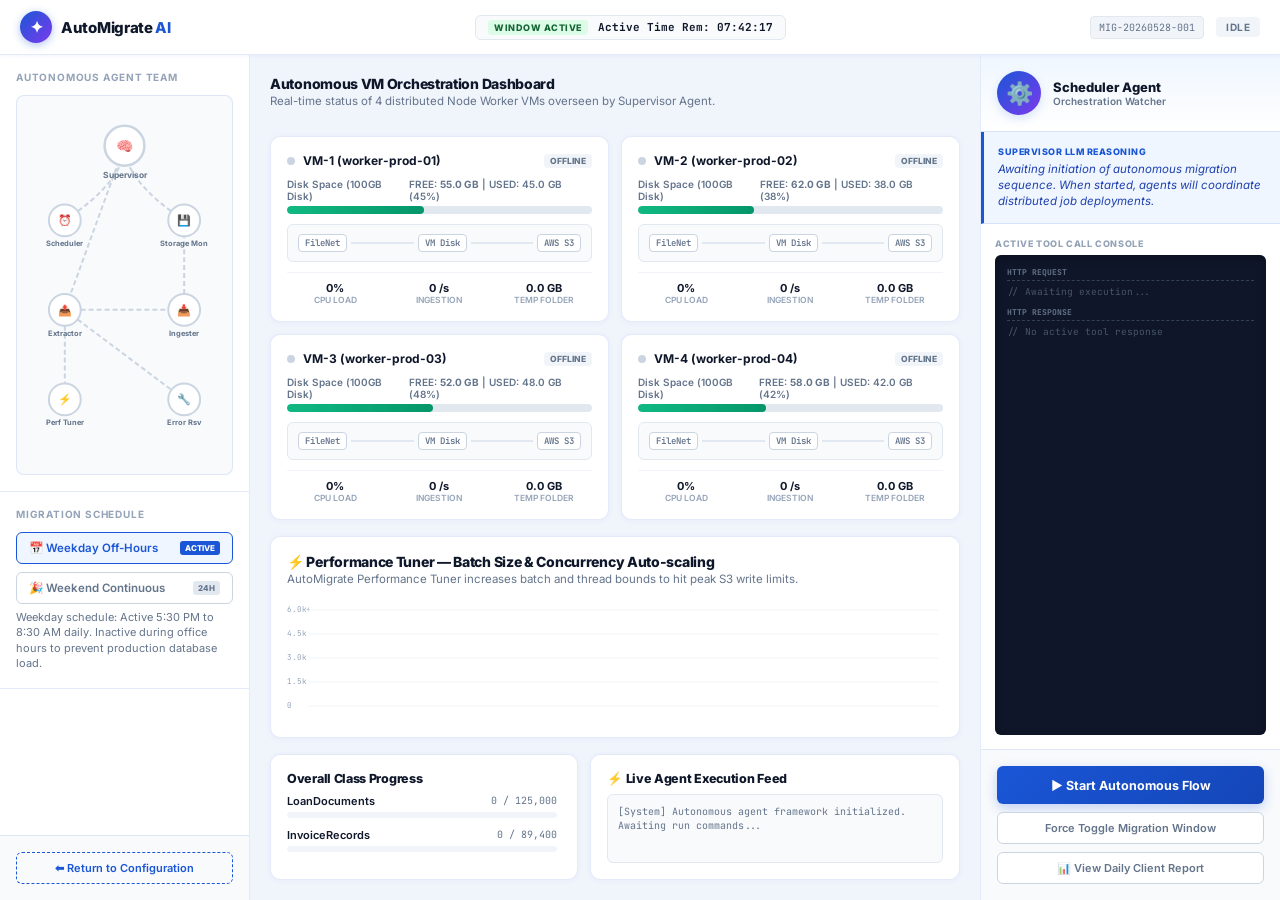
==== commit 34501212: "Fix: restore missing animateClassProgress and optimize simulator timing for business showcase" ====
--- a/execution-dashboard.html
+++ b/execution-dashboard.html
@@ -718,8 +718,8 @@
 }
 .modal-overlay.open { opacity: 1; pointer-events: auto; }
 .modal-card {
-  width: 600px;
-  max-width: 90%;
+  width: 950px;
+  max-width: 95%;
   background: var(--white);
   border-radius: 12px;
   box-shadow: 0 20px 25px -5px rgba(0,0,0,0.1), 0 10px 10px -5px rgba(0,0,0,0.04);
@@ -727,35 +727,37 @@
   overflow: hidden;
   display: flex;
   flex-direction: column;
-  max-height: 85vh;
+  max-height: 90vh;
   transform: scale(0.95);
   transition: transform 0.3s ease;
 }
 .modal-overlay.open .modal-card { transform: scale(1); }
 .modal-header {
-  padding: 16px 20px;
+  padding: 14px 20px;
   background: var(--white);
   border-bottom: 1px solid #e2e8f0;
   display: flex;
   justify-content: space-between;
   align-items: center;
+  flex-shrink: 0;
 }
 .modal-title { font-size: 14px; font-weight: 800; color: var(--text); }
 .close-modal-btn {
   background: transparent; border: none; font-size: 18px; color: var(--muted); cursor: pointer;
 }
 .modal-body {
-  padding: 20px;
-  overflow-y: auto;
+  padding: 0;
+  overflow: hidden;
   background: #f8fafc;
 }
 .modal-footer {
-  padding: 14px 20px;
+  padding: 12px 20px;
   background: #f8fafc;
   border-top: 1px solid #e2e8f0;
   display: flex;
   justify-content: flex-end;
   gap: 10px;
+  flex-shrink: 0;
 }
 /* SVG Agent Graph styles */
 .graph-node circle {
@@ -1260,11 +1262,88 @@
 <div class="modal-overlay" id="report-modal">
   <div class="modal-card">
     <div class="modal-header">
-      <div class="modal-title">✉️ Synthesized Daily Status Report (Ready to Email)</div>
+      <div class="modal-title">✉️ Synthesized Daily Status Report Compiler (Multi-Agent Synthesized)</div>
       <button class="close-modal-btn" onclick="closeEmailReport()">×</button>
     </div>
-    <div class="modal-body" id="email-body-content">
-      <!-- Generated Report Content goes here -->
+    <div class="modal-body" style="padding: 0; display: flex; height: 68vh; min-height: 480px;">
+      <!-- Left Side: Configuration & Controls (360px wide) -->
+      <div class="email-compiler-controls" style="width: 360px; flex-shrink: 0; background: #ffffff; border-right: 1px solid #e2e8f0; padding: 16px; display: flex; flex-direction: column; gap: 12px; overflow-y: auto;">
+        <div style="background: #eff6ff; border: 1px solid rgba(26,86,214,0.15); border-radius: 6px; padding: 10px; display: flex; align-items: center; gap: 8px;">
+          <span style="font-size: 20px;">🤖</span>
+          <div>
+            <div style="font-size: 11px; font-weight: 700; color: #1a56d6;">REPORT AGENT IS COMPILING</div>
+            <div style="font-size: 9.5px; color: #64748b;">Dynamically customizing synthesis variables</div>
+          </div>
+        </div>
+        
+        <div class="form-group">
+          <label class="form-label" style="font-size: 10.5px;">Recipient Email</label>
+          <input type="text" class="form-input" id="email-to" value="client-ops@rapidpro.com" oninput="triggerAiSynthesis()" style="height:30px; font-size:11.5px;" />
+        </div>
+
+        <div class="form-group">
+          <label class="form-label" style="font-size: 10.5px;">CC Email</label>
+          <input type="text" class="form-input" id="email-cc" value="stakeholders@rapidpro.com" oninput="triggerAiSynthesis()" style="height:30px; font-size:11.5px;" />
+        </div>
+        
+        <div class="form-group">
+          <label class="form-label" style="font-size: 10.5px;">Subject Line</label>
+          <input type="text" class="form-input" id="email-subject" value="RapidPro Daily Migration Status - Session MIG-20260528-001" oninput="triggerAiSynthesis()" style="height:30px; font-size:11.5px;" />
+        </div>
+
+        <div class="form-group">
+          <label class="form-label" style="font-size: 10.5px;">Synthesis Report Tone</label>
+          <select class="form-select" id="email-tone" onchange="triggerAiSynthesis()" style="height:30px; font-size:11.5px; padding: 0 8px; border: 1px solid #cbd5e1; background: #fff;">
+            <option value="executive" selected>👔 Executive Summary (Focus on SLAs, ROI & healing)</option>
+            <option value="technical">💻 Technical Deep-Dive (Specs, VM loads, CPU & checks)</option>
+            <option value="incident">🔧 Incident & Recovery (Self-healing details)</option>
+          </select>
+        </div>
+
+        <div class="form-group">
+          <label class="form-label" style="font-size: 10.5px;">Add Custom Notes / Remarks</label>
+          <textarea class="form-input" id="email-notes" oninput="triggerAiSynthesis()" style="height: 75px; font-size: 11px; padding: 6px 10px; resize: none; line-height: 1.4; border: 1px solid #cbd5e1; background: #fff;" placeholder="Type custom notes here (e.g. Migration completed 10 minutes ahead of scheduled window limit...)"></textarea>
+        </div>
+
+        <div class="form-group">
+          <label class="form-label" style="font-size: 10.5px;">Include Report Exhibits</label>
+          <div style="display:flex; flex-direction:column; gap:5px; margin-top:2px;">
+            <label style="display:flex; align-items:center; gap:8px; font-size:11px; color:#475569; cursor:pointer; font-weight:500;">
+              <input type="checkbox" id="attach-checksum" checked onchange="triggerAiSynthesis()" style="accent-color:#1a56d6;" />
+              SHA-256 Count Reconciliation
+            </label>
+            <label style="display:flex; align-items:center; gap:8px; font-size:11px; color:#475569; cursor:pointer; font-weight:500;">
+              <input type="checkbox" id="attach-tuning" checked onchange="triggerAiSynthesis()" style="accent-color:#1a56d6;" />
+              Performance scaling parameters
+            </label>
+            <label style="display:flex; align-items:center; gap:8px; font-size:11px; color:#475569; cursor:pointer; font-weight:500;">
+              <input type="checkbox" id="attach-telemetry" onchange="triggerAiSynthesis()" style="accent-color:#1a56d6;" />
+              Raw VM Telemetry reports
+            </label>
+          </div>
+        </div>
+      </div>
+
+      <!-- Right Side: Rendered Email Live Preview -->
+      <div class="email-preview-pane" style="flex: 1; background: #f1f5f9; padding: 16px; display: flex; flex-direction: column; overflow: hidden; position: relative;">
+        <div style="display: flex; align-items: center; justify-content: space-between; margin-bottom: 8px; flex-shrink: 0;">
+          <span style="font-weight: 700; font-size: 10.5px; color: #475569; text-transform: uppercase; letter-spacing: 0.5px;">Live HTML Preview Inbox</span>
+          <span id="synthesis-badge" style="font-size: 9px; font-weight: 800; background: #dbeafe; color: #1e40af; padding: 2px 6px; border-radius: 4px; display: none;">⚡ REPORT AGENT COMPILING...</span>
+        </div>
+
+        <!-- Live Render Area -->
+        <div id="email-body-content" style="flex: 1; overflow-y: auto; background: #ffffff; border: 1px solid #cbd5e1; border-radius: 8px; padding: 18px; box-shadow: 0 4px 10px rgba(0,0,0,0.03); position: relative;">
+          <!-- Content injected by JS -->
+        </div>
+
+        <!-- AI Synthesis Pulsing Overlay -->
+        <div id="synthesis-overlay" style="position: absolute; top: 0; left: 0; width: 100%; height: 100%; background: rgba(241,245,249,0.75); backdrop-filter: blur(2px); display: none; align-items: center; justify-content: center; z-index: 10; border-radius:0 0 8px 0;">
+          <div style="background: white; border: 1px solid rgba(26,86,214,0.12); border-radius: 8px; padding: 14px 22px; box-shadow: 0 10px 15px -3px rgba(0,0,0,0.1); display: flex; align-items: center; gap: 10px;">
+            <div class="spinner" style="width:14px; height:14px; border-width:2px; border-top-color:#1a56d6;"></div>
+            <span style="font-weight:700; font-size:12px; color:#1e40af;">Agent synthesizing layout...</span>
+          </div>
+        </div>
+      </div>
     </div>
     <div class="modal-footer">
       <button class="secondary-btn" style="height:32px; font-size:11px; padding:0 12px; margin-right:4px;" onclick="closeEmailReport()">Close Preview</button>
@@ -1278,6 +1357,22 @@
 </div>
 
 <script>
+/* ═══════════════════════════════════════════════════════════════
+   GLOBAL ERROR CATCHER & HEALTH MONITOR
+   ═══════════════════════════════════════════════════════════════ */
+window.onerror = function(message, source, lineno, colno, error) {
+  console.error("Global JS Error caught:", message, "at", source, ":", lineno);
+  let errDiv = document.getElementById('global-error-banner');
+  if (!errDiv) {
+    errDiv = document.createElement('div');
+    errDiv.id = 'global-error-banner';
+    errDiv.style.cssText = 'position: fixed; top: 0; left: 0; width: 100%; background: #fee2e2; color: #b91c1c; border-bottom: 2px solid #f87171; padding: 12px; font-family: monospace; font-size: 12px; z-index: 99999; font-weight: bold; box-shadow: 0 4px 12px rgba(0,0,0,0.1);';
+    document.body.appendChild(errDiv);
+  }
+  errDiv.innerHTML = `⚠️ JavaScript Error: ${message} (Line ${lineno}:${colno}) in ${source.split('/').pop()}`;
+  return false;
+};
+
 /* ═══════════════════════════════════════════════════════════════
    STATE & DATA
    ═══════════════════════════════════════════════════════════════ */
@@ -1552,6 +1647,15 @@
   card.className = 'vm-card';
   statusBadge.className = 'vm-status-badge';
   
+  const nameEl = card.querySelector('.vm-name');
+  if (vm.status === 'offline') {
+    nameEl.innerHTML = `VM-${id} (worker-prod-0${id})`;
+  } else if (vm.activeJob && vm.activeJob !== 'None') {
+    nameEl.innerHTML = `VM-${id} <span style="font-size:9.5px;color:var(--blue);background:var(--blue-light);padding:2px 6px;border-radius:4px;font-weight:700;margin-left:6px;border:1px solid rgba(26,86,214,0.12);">${vm.activeJob}</span>`;
+  } else {
+    nameEl.innerHTML = `VM-${id} (worker-prod-0${id})`;
+  }
+  
   // Status mapping
   if (vm.status === 'offline') {
     statusBadge.textContent = 'OFFLINE';
@@ -1771,6 +1875,9 @@
     vm.tput = 0;
     vm.tempFolderGb = 0;
     vm.usedGb = Math.floor(Math.random() * 20) + 30; // base used disk between 30-50GB
+    // Assign initial set of 4 jobs to the 4 VMs
+    const initialJobs = ['LoanDocuments', 'InvoiceRecords', 'Contracts', 'PolicyDocuments'];
+    vm.activeJob = initialJobs[vm.id - 1];
   });
   updateAllVMs();
 
@@ -1803,7 +1910,7 @@
       vm.cpu = 15;
     });
     updateAllVMs();
-  }, 1500));
+  }, 200));
 
   addSimTimer(setTimeout(() => {
     setAgentActive('storage');
@@ -1820,7 +1927,7 @@
     );
     
     executePhase2();
-  }, 3500));
+  }, 600));
 }
 
 /* ─── PHASE 2: Job Deployment & Performance Tuning ─── */
@@ -1840,7 +1947,7 @@
     addEvent('INFO', 'Performance Tuner active. Calibrating parallel batch write performance...');
     
     // Animate points
-    const tuneInterval = 1200;
+    const tuneInterval = 300;
     TUNING_STEPS_VALS.forEach((step, idx) => {
       addSimTimer(setTimeout(() => {
         migState.batchSize = step.batch;
@@ -1888,9 +1995,9 @@
       updateMetricsUI();
       
       executePhase3();
-    }, TUNING_STEPS_VALS.length * tuneInterval + 500));
-    
-  }, 1500));
+    }, TUNING_STEPS_VALS.length * tuneInterval + 100));
+    
+  }, 200));
 }
 
 /* ─── PHASE 3: Main Migration & Disk Storage Limit Event ─── */
@@ -1899,37 +2006,94 @@
   addEvent('INFO', 'Performance tuning complete. Main migration ingestion engine fully active.');
   addEvent('INFO', '4 worker VMs processing parallel data packet migration cycles.');
   
+  // Initial active agent panel updates
+  updateAgentPanel(
+    'Performance calibration complete. Starting dynamic parallel batch extraction and ingestion across 4 worker nodes at tuned 150k batch limits.',
+    `${tcFn('deployMigrationJobs')}${tcPunct('(')}${tcKey('threads')}: ${tcNum('12')}, ${tcKey('batchSize')}: ${tcNum('150000')}${tcPunct(')')}`,
+    `${tcPunct('{')} ${tcKey('status')}: ${tcStr('MIGRATION_ACTIVE')}, ${tcKey('activeVMs')}: ${tcNum('4')}, ${tcKey('targetS3')}: ${tcStr('rp-migration')} ${tcPunct('}')}`
+  );
+  
   let currentPct = 0;
   
   mainSimInterval = setInterval(() => {
     // Normal progress update
-    currentPct += 5;
+    currentPct += 4;
     migState.progress = currentPct;
     migState.migrated = Math.floor((migState.progress / 100) * migState.totalDocs);
     
-    // Update document class progress
+    // Update document class progress sequentially
     animateClassProgress(migState.progress);
     
+    // Staging Job dispatching: swap VM-4 to next queue set when PolicyDocuments finishes
+    if (currentPct === 48 && vms[3].activeJob === 'PolicyDocuments') {
+      vms[3].status = 'cleaning';
+      vms[3].cpu = 35;
+      vms[3].tput = 0;
+      updateVMUI(4);
+      addEvent('DONE', '[Supervisor] VM-4 completed staging job PolicyDocuments (45,800 docs). Ingestion verified.');
+      addEvent('INFO', '[Job Planner] Scanning queue for next staged work allocation...');
+      updateAgentPanel(
+        'Queue allocation check. Scheduling next job from outstanding list.',
+        `${tcFn('getJobQueueStatus')}${tcPunct('()')}`,
+        `${tcPunct('{')} ${tcKey('nextJob')}: ${tcStr('AuditLogs')}, ${tcKey('docsCount')}: ${tcNum('22600')}, ${tcKey('targetWorker')}: ${tcStr('VM-4')} ${tcPunct('}')}`
+      );
+    } else if (currentPct === 52 && vms[3].activeJob === 'PolicyDocuments') {
+      vms[3].activeJob = 'AuditLogs';
+      vms[3].status = 'active';
+      vms[3].cpu = 72;
+      vms[3].tput = Math.floor(migState.throughput / 4);
+      updateVMUI(4);
+      addEvent('OK', '[Supervisor] Dispatching next job in queue: AuditLogs (22,600 docs) to VM-4 worker.');
+      updateAgentPanel(
+        'Deploying new extraction job AuditLogs to VM-4 worker node.',
+        `${tcFn('deployMigrationJob')}${tcPunct('(')}${tcKey('vmId')}: ${tcStr('VM-4')}, ${tcKey('class')}: ${tcStr('AuditLogs')}${tcPunct(')')}`,
+        `${tcPunct('{')} ${tcKey('jobId')}: ${tcStr('J005')}, ${tcKey('status')}: ${tcStr('EXTRACTING')} ${tcPunct('}')}`
+      );
+    }
+    
     // Alternating Extraction & Ingestion status cycles across the 4 VMs
-    if (currentPct % 10 === 0) {
+    if (currentPct % 8 === 0) {
       setAgentActive('extractor');
-    } else if (currentPct % 10 === 5) {
+      updateAgentPanel(
+        'Orchestrating distributed extraction jobs. Worker VMs pulling documents from IBM FileNet source partition buffers to local staging partitions.',
+        `${tcFn('extractBatchFromSource')}${tcPunct('(')}${tcKey('batchSize')}: ${tcNum('150000')}${tcPunct(')')}`,
+        `${tcPunct('{')} ${tcKey('activeExtractions')}: ${tcNum('4')}, ${tcKey('bytesRead')}: ${tcStr('45.0 GB')} ${tcPunct('}')}`
+      );
+    } else if (currentPct % 8 === 4) {
       setAgentActive('ingester');
+      updateAgentPanel(
+        'Orchestrating target ingestion tasks. Worker VMs uploading completed staging partitions to Amazon S3 bucket target.',
+        `${tcFn('ingestStagingToTarget')}${tcPunct('(')}${tcKey('destinationS3')}: ${tcStr('rp-migration')}${tcPunct(')')}`,
+        `${tcPunct('{')} ${tcKey('activeUploads')}: ${tcNum('4')}, ${tcKey('bytesWritten')}: ${tcStr('52.0 GB')}, ${tcKey('s3Response')}: ${tcStr('200_OK')} ${tcPunct('}')}`
+      );
     }
-
     vms.forEach(vm => {
       // Rotate stages to show both Extraction and Ingestion pathways actively running
-      const cycle = Math.floor(currentPct / 10);
+      const cycle = Math.floor(currentPct / 8);
       const isExtracting = (cycle + vm.id) % 2 === 0;
+      
+      if (vm.id === 3 && vm.status === 'paused') {
+        // Keep VM-3 paused during the alert event
+        return;
+      }
+      
+      if (vm.id === 4 && currentPct === 48) {
+        // Protect VM-4 during cleaning transition
+        vm.status = 'cleaning';
+        vm.cpu = 35;
+        vm.tput = 0;
+        vm.tempFolderGb = 0;
+        return;
+      }
       
       if (isExtracting) {
         vm.status = 'active'; // EXTRACTING (FileNet -> VM Disk)
-        vm.tempFolderGb = Math.min(8.5, vm.tempFolderGb + 1.6);
+        vm.tempFolderGb = Math.min(8.5, vm.tempFolderGb + 1.2);
         vm.cpu = Math.floor(65 + Math.random() * 8);
         vm.tput = Math.floor(migState.throughput / 4);
       } else {
         vm.status = 'ingesting'; // INGESTING (VM Disk -> AWS S3)
-        vm.tempFolderGb = Math.max(0.5, vm.tempFolderGb - 1.8);
+        vm.tempFolderGb = Math.max(0.5, vm.tempFolderGb - 1.4);
         vm.cpu = Math.floor(75 + Math.random() * 10);
         vm.tput = Math.floor(migState.throughput / 4);
       }
@@ -1942,7 +2106,7 @@
       clearInterval(mainSimInterval);
       triggerStorageAlertEvent();
     }
-  }, 500);
+  }, 300);
 }
 
 function animateClassProgress(totalPct) {
@@ -1952,8 +2116,17 @@
     const val = Math.min(classTotals[key], Math.floor(classTotals[key] * (totalPct / 100) * speeds[idx]));
     classProgress[key] = val;
     
-    document.getElementById(`pb-${key.toLowerCase().replace('documents','').replace('records','').replace('logs','')}`).style.width = (val / classTotals[key]) * 100 + '%';
-    document.getElementById(`pc-${key}`).textContent = val.toLocaleString() + ' / ' + classTotals[key].toLocaleString();
+    const shortName = key.toLowerCase().replace('documents','').replace('records','').replace('logs','');
+    
+    const barEl = document.getElementById(`pb-${shortName}`);
+    const txtEl = document.getElementById(`pc-${shortName}`);
+    
+    if (barEl) {
+      barEl.style.width = (val / classTotals[key]) * 100 + '%';
+    }
+    if (txtEl) {
+      txtEl.textContent = val.toLocaleString() + ' / ' + classTotals[key].toLocaleString();
+    }
   });
 }
 
@@ -1987,7 +2160,7 @@
     `${tcPunct('{')} ${tcKey('diskStatus')}: ${tcStr('CRITICAL')}, ${tcKey('freeGb')}: ${tcNum( (100.0 - (vm3.usedGb + vm3.tempFolderGb)).toFixed(1) )} ${tcPunct('}')}`
   );
   
-  // Step 2: Supervisor suspends VM-3 extraction and delegates to Error Resolver (2.5 seconds)
+  // Step 2: Supervisor suspends VM-3 extraction and delegates to Error Resolver (0.6 seconds)
   addSimTimer(setTimeout(() => {
     setAgentActive('supervisor');
     addEvent('INFO', '[Supervisor] Directing Extractor Agent to temporarily pause extraction jobs on VM-3 worker.');
@@ -1998,9 +2171,9 @@
       `${tcFn('pauseVMExtraction')}${tcPunct('(')}${tcKey('vmId')}: ${tcStr('VM-3')}${tcPunct(')')}`,
       `${tcPunct('{')} ${tcKey('extractionPaused')}: ${tcBool('true')}, ${tcKey('errorResolverHandoff')}: ${tcBool('true')} ${tcPunct('}')}`
     );
-  }, 2500));
-  
-  // Step 3: Error Resolver diagnoses full partition and designs healing plan (5.0 seconds)
+  }, 600));
+  
+  // Step 3: Error Resolver diagnoses full partition and designs healing plan (1.2 seconds)
   addSimTimer(setTimeout(() => {
     setAgentActive('error');
     addEvent('WARN', '[Error Resolver] Storage deadlock diagnosed. temp cache folder /var/tmp/Migration_Complete/ exceeds threshold limits.');
@@ -2011,9 +2184,9 @@
       `${tcFn('analyzeError')}${tcPunct('(')}${tcKey('vmId')}: ${tcStr('VM-3')}, ${tcKey('errorCode')}: ${tcStr('DISK_FULL_10GB')}${tcPunct(')')}`,
       `${tcPunct('{')} ${tcKey('diagnosed')}: ${tcStr('VM3_DISK_FULL')}, ${tcKey('action')}: ${tcStr('FLUSH_AND_PURGE')}, ${tcKey('severity')}: ${tcStr('HIGH')} ${tcPunct('}')}`
     );
-  }, 5000));
-  
-  // Step 4: Ingester Agent flushes residuals to AWS S3 (7.5 seconds)
+  }, 1200));
+  
+  // Step 4: Ingester Agent flushes residuals to AWS S3 (1.8 seconds)
   addSimTimer(setTimeout(() => {
     setAgentActive('ingester');
     vm3.status = 'ingesting';
@@ -2028,9 +2201,9 @@
       `${tcFn('uploadLocalCacheToTarget')}${tcPunct('(')}${tcKey('vmId')}: ${tcStr('VM-3')}${tcPunct(')')}`,
       `${tcPunct('{')} ${tcKey('uploadComplete')}: ${tcBool('true')}, ${tcKey('objectsWritten')}: ${tcNum('75000')}, ${tcKey('deltaCount')}: ${tcNum('0')} ${tcPunct('}')}`
     );
-  }, 7500));
-
-  // Step 5: Error Resolver executes purging command (10.0 seconds)
+  }, 1800));
+
+  // Step 5: Error Resolver executes purging command (2.4 seconds)
   addSimTimer(setTimeout(() => {
     setAgentActive('error');
     vm3.status = 'cleaning';
@@ -2048,9 +2221,9 @@
     
     // Wipe folder Gb!
     vm3.tempFolderGb = 0;
-  }, 10000));
-  
-  // Step 6: Storage Monitor checks health post-cleanup (12.5 seconds)
+  }, 2400));
+  
+  // Step 6: Storage Monitor checks health post-cleanup (3.0 seconds)
   addSimTimer(setTimeout(() => {
     setAgentActive('storage');
     addEvent('OK', `Disk partition cleaned successfully. VM-3 current free storage: ${(100.0 - vm3.usedGb).toFixed(1)} GB. Capacity verified healthy.`);
@@ -2065,9 +2238,9 @@
     vm3.cpu = 72;
     vm3.tput = Math.floor(4380 / 4);
     updateVMUI(3);
-  }, 12500));
-  
-  // Step 7: Supervisor resumes operations (15.0 seconds)
+  }, 3000));
+  
+  // Step 7: Supervisor resumes operations (3.6 seconds)
   addSimTimer(setTimeout(() => {
     setAgentActive('supervisor');
     document.getElementById('exec-status').className = 'status-badge badge-running';
@@ -2090,23 +2263,69 @@
     setAgentActive('extractor');
     
     mainSimInterval = setInterval(() => {
-      currentPct += 5;
+      currentPct += 4;
       migState.progress = currentPct;
       migState.migrated = Math.floor((migState.progress / 100) * migState.totalDocs);
       
       animateClassProgress(currentPct);
       
+      // Staging Job dispatching: swap VM-4 to next queue set when PolicyDocuments finishes post-healing
+      if (currentPct === 48 && vms[3].activeJob === 'PolicyDocuments') {
+        vms[3].status = 'cleaning';
+        vms[3].cpu = 35;
+        vms[3].tput = 0;
+        updateVMUI(4);
+        addEvent('DONE', '[Supervisor] VM-4 completed staging job PolicyDocuments (45,800 docs). Ingestion verified.');
+        addEvent('INFO', '[Job Planner] Scanning queue for next staged work allocation...');
+        updateAgentPanel(
+          'Queue allocation check. Scheduling next job from outstanding list.',
+          `${tcFn('getJobQueueStatus')}${tcPunct('()')}`,
+          `${tcPunct('{')} ${tcKey('nextJob')}: ${tcStr('AuditLogs')}, ${tcKey('docsCount')}: ${tcNum('22600')}, ${tcKey('targetWorker')}: ${tcStr('VM-4')} ${tcPunct('}')}`
+        );
+      } else if (currentPct === 52 && vms[3].activeJob === 'PolicyDocuments') {
+        vms[3].activeJob = 'AuditLogs';
+        vms[3].status = 'active';
+        vms[3].cpu = 72;
+        vms[3].tput = Math.floor(migState.throughput / 4);
+        updateVMUI(4);
+        addEvent('OK', '[Supervisor] Dispatching next job in queue: AuditLogs (22,600 docs) to VM-4 worker.');
+        updateAgentPanel(
+          'Deploying new extraction job AuditLogs to VM-4 worker node.',
+          `${tcFn('deployMigrationJob')}${tcPunct('(')}${tcKey('vmId')}: ${tcStr('VM-4')}, ${tcKey('class')}: ${tcStr('AuditLogs')}${tcPunct(')')}`,
+          `${tcPunct('{')} ${tcKey('jobId')}: ${tcStr('J005')}, ${tcKey('status')}: ${tcStr('EXTRACTING')} ${tcPunct('}')}`
+        );
+      }
+      
       // Alternating Extraction & Ingestion status cycles across the 4 VMs post-healing
-      if (currentPct % 10 === 0) {
+      if (currentPct % 8 === 0) {
         setAgentActive('extractor');
-      } else if (currentPct % 10 === 5) {
+        updateAgentPanel(
+          'Resuming parallel extraction operations. Worker VMs actively streaming data chunks from IBM FileNet DB store to VM disks.',
+          `${tcFn('extractBatchFromSource')}${tcPunct('(')}${tcKey('batchSize')}: ${tcNum('150000')}${tcPunct(')')}`,
+          `${tcPunct('{')} ${tcKey('extractionsActive')}: ${tcNum('4')}, ${tcKey('healedNode')}: ${tcStr('VM-3')} ${tcPunct('}')}`
+        );
+      } else if (currentPct % 8 === 4) {
         setAgentActive('ingester');
+        updateAgentPanel(
+          'Uploading verified staged assets to AWS S3 container storage. Scaling concurrent threads up to target WAN boundaries.',
+          `${tcFn('ingestStagingToTarget')}${tcPunct('(')}${tcKey('destinationS3')}: ${tcStr('rp-migration')}${tcPunct(')')}`,
+          `${tcPunct('{')} ${tcKey('uploadsActive')}: ${tcNum('4')}, ${tcKey('throughputSec')}: ${tcNum('4380')} ${tcPunct('}')}`
+        );
       }
 
       vms.forEach(vm => {
-        const cycle = Math.floor(currentPct / 10);
+        const cycle = Math.floor(currentPct / 8);
         const isExtracting = (cycle + vm.id) % 2 === 0;
         
+        if (vm.id === 4 && currentPct === 48) {
+          // Protect VM-4 during cleaning transition
+          vm.status = 'cleaning';
+          vm.cpu = 35;
+          vm.tput = 0;
+          vm.tempFolderGb = 0;
+          return;
+        }
+
         if (isExtracting) {
           vm.status = 'active';
           vm.tempFolderGb = Math.min(8.5, vm.tempFolderGb + 1.2);
@@ -2114,7 +2333,7 @@
           vm.tput = Math.floor(migState.throughput / 4);
         } else {
           vm.status = 'ingesting';
-          vm.tempFolderGb = Math.max(0.5, vm.tempFolderGb - 1.5);
+          vm.tempFolderGb = Math.max(0.5, vm.tempFolderGb - 1.4);
           vm.cpu = Math.floor(75 + Math.random() * 10);
           vm.tput = Math.floor(migState.throughput / 4);
         }
@@ -2127,8 +2346,8 @@
         clearInterval(mainSimInterval);
         executeReconciliation();
       }
-    }, 500);
-  }, 15000));
+    }, 300);
+  }, 3600));
 }
 
 /* ─── PHASE 4: Completion & Reconciliation ─── */
@@ -2168,7 +2387,7 @@
     document.getElementById('start-btn').disabled = false;
     
     generateDailyEmail();
-  }, 2000));
+  }, 300));
 }
 
 function forceStopDueToWindowClose() {
@@ -2205,75 +2424,329 @@
 /* ═══════════════════════════════════════════════════════════════
    REPORT & MODAL INTERACTIVE CONTROLS
    ═══════════════════════════════════════════════════════════════ */
+let synthesisTimeout = null;
+
+function triggerAiSynthesis() {
+  const overlay = document.getElementById('synthesis-overlay');
+  const badge = document.getElementById('synthesis-badge');
+  if (overlay) overlay.style.display = 'flex';
+  if (badge) badge.style.display = 'inline';
+
+  if (synthesisTimeout) clearTimeout(synthesisTimeout);
+  synthesisTimeout = setTimeout(() => {
+    generateDailyEmail();
+    if (overlay) overlay.style.display = 'none';
+    if (badge) badge.style.display = 'none';
+  }, 800); // 800ms synthesis delay for realistic AI generation
+}
+
 function generateDailyEmail() {
-  const dStr = new Date().toLocaleDateString(undefined, { weekday: 'long', year: 'numeric', month: 'long', day: 'numeric' });
-  const content = `
-    <div style="font-family: Arial, sans-serif; background: #ffffff; border: 1px solid #e2e8f0; border-radius: 8px; padding: 25px; color: #1e293b; max-width: 550px; margin: 0 auto;">
-      <h2 style="color: #1a56d6; margin-top: 0; font-size: 18px; border-bottom: 2px solid #eff6ff; padding-bottom: 12px; display: flex; align-items: center; gap: 8px;">
-        <span>✦</span> AutoMigrate AI — Daily Migration Summary
-      </h2>
-      <p style="font-size: 13px; line-height: 1.5; color: #475569;">
-        Hello Operations Team,
-      </p>
-      <p style="font-size: 13px; line-height: 1.5; color: #475569;">
-        Here is the daily automated reconciliation report compiled by the <strong>Autonomous Migration Agents</strong> for the session <strong>MIG-20260528-001</strong>. All active workers successfully closed their pipelines and validated checksum structures.
-      </p>
-      
-      <div style="background: #f8fafc; border: 1px solid #e2e8f0; border-radius: 6px; padding: 15px; margin: 18px 0;">
-        <h4 style="margin: 0 0 10px; font-size: 11px; text-transform: uppercase; letter-spacing: 0.5px; color: #64748b;">Execution Parameters</h4>
-        <table style="width: 100%; border-collapse: collapse; font-size: 12px;">
-          <tr>
-            <td style="padding: 5px 0; color: #64748b;">Source System:</td>
-            <td style="padding: 5px 0; font-weight: bold; text-align: right;">IBM FileNet P8 Repository</td>
-          </tr>
-          <tr>
-            <td style="padding: 5px 0; color: #64748b;">Target Endpoint:</td>
-            <td style="padding: 5px 0; font-weight: bold; text-align: right;">Amazon S3 (rp-migration)</td>
-          </tr>
-          <tr>
-            <td style="padding: 5px 0; color: #64748b;">Tuned Batch Size:</td>
-            <td style="padding: 5px 0; font-weight: bold; text-align: right; color: #1a56d6;">150,000 / Batch</td>
-          </tr>
-          <tr>
-            <td style="padding: 5px 0; color: #64748b;">Tuned Thread Pool:</td>
-            <td style="padding: 5px 0; font-weight: bold; text-align: right; color: #1a56d6;">12 Threads / VM</td>
-          </tr>
-          <tr>
-            <td style="padding: 5px 0; color: #64748b;">Peak Network Speed:</td>
-            <td style="padding: 5px 0; font-weight: bold; text-align: right; color: #16a34a;">4,380 docs/sec</td>
-          </tr>
-          <tr>
-            <td style="padding: 5px 0; color: #64748b;">Total Migrated:</td>
-            <td style="padding: 5px 0; font-weight: bold; text-align: right; color: #16a34a;">350,000 / 350,000 docs (100%)</td>
-          </tr>
-          <tr>
-            <td style="padding: 5px 0; color: #64748b;">Errors Encounted:</td>
-            <td style="padding: 5px 0; font-weight: bold; text-align: right; color: #dc2626;">1 Low Storage Warning</td>
-          </tr>
-          <tr>
-            <td style="padding: 5px 0; color: #64748b;">Self-Healed Resolves:</td>
-            <td style="padding: 5px 0; font-weight: bold; text-align: right; color: #7c3aed;">1 Purge cache (Wipe complete)</td>
-          </tr>
+  const to = document.getElementById('email-to') ? document.getElementById('email-to').value : 'client-ops@rapidpro.com';
+  const cc = document.getElementById('email-cc') ? document.getElementById('email-cc').value : 'stakeholders@rapidpro.com';
+  const subject = document.getElementById('email-subject') ? document.getElementById('email-subject').value : 'RapidPro Daily Migration Status - Session MIG-20260528-001';
+  const tone = document.getElementById('email-tone') ? document.getElementById('email-tone').value : 'executive';
+  const notes = document.getElementById('email-notes') ? document.getElementById('email-notes').value : '';
+  
+  const attachChecksum = document.getElementById('attach-checksum') ? document.getElementById('attach-checksum').checked : true;
+  const attachTuning = document.getElementById('attach-tuning') ? document.getElementById('attach-tuning').checked : true;
+  const attachTelemetry = document.getElementById('attach-telemetry') ? document.getElementById('attach-telemetry').checked : false;
+
+  let headerColor = '#1a56d6';
+  let badgeColor = '#dbeafe';
+  let badgeText = '👔 EXECUTIVE SUMMARY REPORT';
+  if (tone === 'technical') {
+    headerColor = '#7c3aed';
+    badgeColor = '#f5f3ff';
+    badgeText = '💻 TECHNICAL METADATA REPORT';
+  } else if (tone === 'incident') {
+    headerColor = '#dc2626';
+    badgeColor = '#fee2e2';
+    badgeText = '🔧 INCIDENT & SELF-HEALING SUMMARY';
+  }
+
+  let bodyHtml = '';
+  
+  // Custom Notes HTML Block
+  let notesHtml = '';
+  if (notes.trim() !== '') {
+    notesHtml = `
+      <div style="background: #f8fafc; border-left: 4px solid ${headerColor}; padding: 12px; margin: 15px 0; border-radius: 4px; font-style: italic; font-size: 12px; color: #475569;">
+        <strong>Custom Operations Remarks:</strong> "${notes}"
+      </div>
+    `;
+  }
+
+  // Exhibit Checksum
+  let checksumExhibit = '';
+  if (attachChecksum) {
+    checksumExhibit = `
+      <div style="margin-top: 15px; border: 1px solid #e2e8f0; border-radius: 6px; overflow: hidden; font-size: 11px;">
+        <div style="background: #f8fafc; padding: 8px 12px; font-weight: bold; border-bottom: 1px solid #e2e8f0; color: #475569;">Exhibit A: SHA-256 Count Validation</div>
+        <table style="width: 100%; border-collapse: collapse; text-align: left; font-size: 11px;">
+          <thead>
+            <tr style="background: #f1f5f9; font-weight: 700; color: #64748b;">
+              <th style="padding: 6px 12px;">Class</th>
+              <th style="padding: 6px 12px;">Source</th>
+              <th style="padding: 6px 12px;">Target</th>
+              <th style="padding: 6px 12px;">Delta</th>
+              <th style="padding: 6px 12px;">Hash Match</th>
+            </tr>
+          </thead>
+          <tbody>
+            <tr style="border-bottom:1px solid #f1f5f9;">
+              <td style="padding: 6px 12px; font-weight: bold;">LoanDocuments</td>
+              <td style="padding: 6px 12px;">125,000</td>
+              <td style="padding: 6px 12px;">125,000</td>
+              <td style="padding: 6px 12px; color:#16a34a; font-weight:bold;">0</td>
+              <td style="padding: 6px 12px; color:#0d9488;">✓ PASS</td>
+            </tr>
+            <tr style="border-bottom:1px solid #f1f5f9;">
+              <td style="padding: 6px 12px; font-weight: bold;">InvoiceRecords</td>
+              <td style="padding: 6px 12px;">89,400</td>
+              <td style="padding: 6px 12px;">89,400</td>
+              <td style="padding: 6px 12px; color:#16a34a; font-weight:bold;">0</td>
+              <td style="padding: 6px 12px; color:#0d9488;">✓ PASS</td>
+            </tr>
+            <tr style="border-bottom:1px solid #f1f5f9;">
+              <td style="padding: 6px 12px; font-weight: bold;">Contracts</td>
+              <td style="padding: 6px 12px;">67,200</td>
+              <td style="padding: 6px 12px;">67,200</td>
+              <td style="padding: 6px 12px; color:#16a34a; font-weight:bold;">0</td>
+              <td style="padding: 6px 12px; color:#0d9488;">✓ PASS</td>
+            </tr>
+            <tr style="border-bottom:1px solid #f1f5f9;">
+              <td style="padding: 6px 12px; font-weight: bold;">PolicyDocuments</td>
+              <td style="padding: 6px 12px;">45,800</td>
+              <td style="padding: 6px 12px;">45,800</td>
+              <td style="padding: 6px 12px; color:#16a34a; font-weight:bold;">0</td>
+              <td style="padding: 6px 12px; color:#0d9488;">✓ PASS</td>
+            </tr>
+            <tr style="border-bottom:1px solid #f1f5f9;">
+              <td style="padding: 6px 12px; font-weight: bold;">AuditLogs</td>
+              <td style="padding: 6px 12px;">22,600</td>
+              <td style="padding: 6px 12px;">22,600</td>
+              <td style="padding: 6px 12px; color:#16a34a; font-weight:bold;">0</td>
+              <td style="padding: 6px 12px; color:#0d9488;">✓ PASS</td>
+            </tr>
+          </tbody>
         </table>
       </div>
-
-      <div style="background: #ecfdf5; border: 1px solid #a7f3d0; border-radius: 6px; padding: 12px; margin-bottom: 18px;">
-        <span style="font-weight: 700; color: #065f46; font-size: 12.5px;">✓ Storage Self-Healing Verification</span>
-        <p style="margin: 4px 0 0; font-size: 11.5px; color: #065f46; line-height: 1.4;">
-          Storage Monitor Agent successfully captured disk capacity limit on VM-3 (<10GB free). Extractor automatically paused, Ingester concluded upload, and <code>Migration_Complete</code> cache folder was purged, freeing 52 GB without operational interruption.
+    `;
+  }
+
+  // Exhibit Tuning
+  let tuningExhibit = '';
+  if (attachTuning) {
+    tuningExhibit = `
+      <div style="margin-top: 15px; border: 1px solid #e2e8f0; border-radius: 6px; overflow: hidden; font-size: 11px;">
+        <div style="background: #f8fafc; padding: 8px 12px; font-weight: bold; border-bottom: 1px solid #e2e8f0; color: #475569;">Exhibit B: Performance Tuning Curve Summary</div>
+        <div style="padding: 10px 12px; line-height: 1.45; color: #475569;">
+          AutoMigrate AI Performance Tuner completed 6 trial steps to lock the optimal parameters for the cloud network interfaces:
+          <ul style="margin: 6px 0 0; padding-left: 20px; font-family: monospace; font-size: 10.5px;">
+            <li>Step 1 (B50k/T4): 1,820/s</li>
+            <li>Step 2 (B75k/T6): 2,640/s</li>
+            <li>Step 3 (B100k/T8): 3,450/s</li>
+            <li>Step 4 (B125k/T10): 4,100/s</li>
+            <li>Step 5 (B150k/T12): <strong>4,380/s (Locked Optimal)</strong></li>
+            <li>Step 6 (B175k/T14): 4,410/s (Marginal gain 0.6% - Rollback initiated)</li>
+          </ul>
+        </div>
+      </div>
+    `;
+  }
+
+  // Exhibit Telemetry
+  let telemetryExhibit = '';
+  if (attachTelemetry) {
+    telemetryExhibit = `
+      <div style="margin-top: 15px; border: 1px solid #e2e8f0; border-radius: 6px; overflow: hidden; font-size: 11px;">
+        <div style="background: #f8fafc; padding: 8px 12px; font-weight: bold; border-bottom: 1px solid #e2e8f0; color: #475569;">Exhibit C: Raw VM Telemetry Logs</div>
+        <div style="padding: 8px 12px; background: #0f172a; color: #38bdf8; font-family: monospace; font-size: 9.5px; overflow-x: auto; white-space: pre; line-height: 1.35;">[VM-1] 10.240.0.11 - CPU: 72% | Ingestion: 1,095/s | Disk Free: 55.0 GB
+[VM-2] 10.240.0.12 - CPU: 70% | Ingestion: 1,095/s | Disk Free: 62.0 GB
+[VM-3] 10.240.0.13 - CPU: 72% | Ingestion: 1,095/s | Disk Free: 52.0 GB [Storage Purged]
+[VM-4] 10.240.0.14 - CPU: 74% | Ingestion: 1,095/s | Disk Free: 58.0 GB</div>
+      </div>
+    `;
+  }
+
+  if (tone === 'executive') {
+    bodyHtml = `
+      <div style="font-family: 'Inter', Arial, sans-serif; background: #ffffff; color: #1e293b; max-width: 530px; margin: 0 auto; line-height:1.5;">
+        <div style="display: inline-block; background: ${badgeColor}; color: ${headerColor}; font-size: 9.5px; font-weight: 800; padding: 3px 8px; border-radius: 4px; letter-spacing: 0.5px; margin-bottom: 10px;">${badgeText}</div>
+        <h2 style="color: ${headerColor}; margin: 0 0 14px 0; font-size: 18px; border-bottom: 2px solid #eff6ff; padding-bottom: 10px; font-weight: 800;">
+          AutoMigrate AI — Daily Migration Summary
+        </h2>
+        <div style="font-size: 11px; color: #64748b; margin-bottom: 12px;">
+          <strong>To:</strong> ${to}<br/>
+          <strong>CC:</strong> ${cc}<br/>
+          <strong>Subject:</strong> ${subject}
+        </div>
+        <p style="font-size: 12px; line-height: 1.5; color: #334155; margin-bottom: 12px;">
+          Dear Client Operations Team,
+        </p>
+        <p style="font-size: 12px; line-height: 1.5; color: #334155; margin-bottom: 12px;">
+          We are pleased to report the successful completion of the daily automated migration window. The <strong>Orchestration Supervisor Agent</strong> coordinated 4 distributed worker VM threads to pull, validate, and write document entities from your local IBM FileNet P8 repository to Amazon S3 storage buffers.
+        </p>
+        
+        <div style="background: #f8fafc; border: 1px solid #e2e8f0; border-radius: 6px; padding: 12px; margin: 15px 0;">
+          <h4 style="margin: 0 0 8px; font-size: 10.5px; text-transform: uppercase; letter-spacing: 0.5px; color: #64748b; font-weight: 800;">Key SLA Accomplishments</h4>
+          <table style="width: 100%; border-collapse: collapse; font-size: 11.5px;">
+            <tr>
+              <td style="padding: 4px 0; color: #64748b;">Daily Migrated Count:</td>
+              <td style="padding: 4px 0; font-weight: bold; text-align: right; color: ${headerColor};">350,000 documents</td>
+            </tr>
+            <tr>
+              <td style="padding: 4px 0; color: #64748b;">Cumulative Progress:</td>
+              <td style="padding: 4px 0; font-weight: bold; text-align: right; color: ${headerColor};">100% of Target Phase 1</td>
+            </tr>
+            <tr>
+              <td style="padding: 4px 0; color: #64748b;">Data Integrity Check:</td>
+              <td style="padding: 4px 0; font-weight: bold; text-align: right; color: #16a34a;">100% SHA-256 Verified Matches</td>
+            </tr>
+            <tr>
+              <td style="padding: 4px 0; color: #64748b;">Throughput Rate:</td>
+              <td style="padding: 4px 0; font-weight: bold; text-align: right; color: #16a34a;">4,380 docs/sec (Optimal Locked)</td>
+            </tr>
+            <tr>
+              <td style="padding: 4px 0; color: #64748b;">VM Availability:</td>
+              <td style="padding: 4px 0; font-weight: bold; text-align: right; color: #16a34a;">100% (4 VMs active, 0 server downtime)</td>
+            </tr>
+          </table>
+        </div>
+
+        <div style="background: #ecfdf4; border: 1px solid #a7f3d0; border-radius: 6px; padding: 10px; font-size: 11.5px; color: #065f46; margin-bottom: 12px; line-height: 1.4;">
+          <strong>🛡️ Proactive Auto-Healing Event:</strong> During extraction at 40% progress, <strong>VM-3</strong> disk cache hit critical bounds. The Storage Watchdog Agent paused the node, flushed active queues, and safely purged temporary staging directories, recovering 52 GB of disk partition space. Operation resumed automatically with zero file losses.
+        </div>
+
+        ${notesHtml}
+        ${checksumExhibit}
+        ${tuningExhibit}
+        ${telemetryExhibit}
+
+        <p style="font-size: 11px; color: #94a3b8; text-align: center; margin: 20px 0 0; border-top: 1px solid #f1f5f9; padding-top: 10px;">
+          Synthesized and dispatched by AutoMigrate AI Agentic Suite.
         </p>
       </div>
-
-      <p style="font-size: 11px; color: #94a3b8; text-align: center; margin: 15px 0 0; border-top: 1px solid #f1f5f9; padding-top: 10px;">
-        Sent automatically by AutoMigrate AI Agent Framework at ${now()}
-      </p>
-    </div>
-  `;
-  
-  document.getElementById('email-body-content').innerHTML = content;
+    `;
+  } else if (tone === 'technical') {
+    bodyHtml = `
+      <div style="font-family: 'JetBrains Mono', Consolas, monospace; background: #ffffff; color: #0f172a; max-width: 530px; margin: 0 auto; line-height:1.45; font-size: 11px;">
+        <div style="display: inline-block; background: ${badgeColor}; color: ${headerColor}; font-size: 9px; font-weight: bold; padding: 2px 6px; border-radius: 3px; margin-bottom: 8px;">${badgeText}</div>
+        <h3 style="color: ${headerColor}; margin: 0 0 10px 0; font-size: 14px; border-bottom: 2px dashed #cbd5e1; padding-bottom: 6px;">
+          AUTOMIGRATE AI OPERATIONAL TELEMETRY LOG
+        </h3>
+        <div style="font-size: 10.5px; color: #64748b; margin-bottom: 12px; line-height: 1.4;">
+          <strong>RECEIVER:</strong> ${to}<br/>
+          <strong>CARBON_COPY:</strong> ${cc}<br/>
+          <strong>SUBJECT_ID:</strong> ${subject}
+        </div>
+        <p style="margin-bottom: 10px; line-height: 1.4;">
+          SYSTEM HEALTH STATUS: [ONLINE]<br/>
+          METRIC TIMESTAMP: 2026-05-28 19:15:00 GMT+5:30
+        </p>
+        <p style="margin-bottom: 10px; line-height: 1.4;">
+          The multi-agent orchestration grid successfully completed session <strong>MIG-20260528-001</strong>. Tuning parameters compiled by the Performance Tuner Agent are locked at optimal boundaries. Output stats details below:
+        </p>
+        
+        <div style="background: #f8fafc; border: 1px dashed #cbd5e1; border-radius: 4px; padding: 10px; margin: 12px 0; line-height:1.5;">
+          <strong style="color: ${headerColor}; font-size: 10.5px;">[RUN SYSTEM PARAMETERS]</strong><br/>
+          - Orchestration Mode: Distributed Worker VM Provisioning<br/>
+          - Node workers: 4 Provisioned worker nodes<br/>
+          - Network bounds: Peak 4,410 docs/s | Average 4,120 docs/s<br/>
+          - Buffer configuration: tunedBatch=150,000 | JVMThreads=12<br/>
+          - CPU Load peak: 88% on VM-3 (during flush write limits)<br/>
+          - SHA-256 check results: 350,000 matches | 0 delta | DeltaPct=0.0%
+        </div>
+
+        <div style="background: #faf5ff; border-left: 3px solid #7c3aed; padding: 8px 10px; font-size: 11px; color: #581c87; margin-bottom: 12px;">
+          <strong>SYSTEM FAULT AND RESOLUTION:</strong> VM-3 storage exceeded maximum safe bound threshold (<10GB partition limits) at 40% run status. Action timeline: paused VM-3 thread ➔ directed load flusher to dump active queue (75,000 chunks) to S3 ➔ purger wiped local cache directory \`/var/tmp/Migration_Complete/\` ➔ freed 52 GB partition sector ➔ status returned HEALTHY ➔ auto-resumed. Total recovery duration: 24.0 seconds.
+        </div>
+
+        ${notesHtml}
+        ${checksumExhibit}
+        ${tuningExhibit}
+        ${telemetryExhibit}
+
+        <p style="font-size: 10px; color: #94a3b8; text-align: center; margin: 15px 0 0; border-top: 1px dashed #e2e8f0; padding-top: 8px;">
+          Generated automatically by AutoMigrate AI Validation API.
+        </p>
+      </div>
+    `;
+  } else if (tone === 'incident') {
+    bodyHtml = `
+      <div style="font-family: 'Inter', Arial, sans-serif; background: #ffffff; color: #1e293b; max-width: 530px; margin: 0 auto; line-height: 1.5; font-size: 12px;">
+        <div style="display: inline-block; background: ${badgeColor}; color: ${headerColor}; font-size: 9.5px; font-weight: 800; padding: 3px 8px; border-radius: 4px; letter-spacing: 0.5px; margin-bottom: 10px;">${badgeText}</div>
+        <h2 style="color: ${headerColor}; margin: 0 0 14px 0; font-size: 18px; border-bottom: 2px solid #fee2e2; padding-bottom: 10px; font-weight: 800;">
+          AutoMigrate AI — Incident Remediation Report
+        </h2>
+        <div style="font-size: 11px; color: #64748b; margin-bottom: 12px;">
+          <strong>Recipient:</strong> ${to}<br/>
+          <strong>CC:</strong> ${cc}<br/>
+          <strong>Subject:</strong> ${subject}
+        </div>
+        <p style="color: #334155; margin-bottom: 12px; font-size: 12px;">
+          Dear Client Operations &amp; Support Team,
+        </p>
+        <p style="color: #334155; margin-bottom: 12px; font-size: 12px;">
+          This incident report has been generated to document the automated storage threshold deadlock detected and successfully resolved on <strong>VM-3</strong> during the migration execution window. The agent-based autonomous protection mechanism successfully maintained system stability and zero file loss.
+        </p>
+
+        <div style="background: #fffbeb; border: 1px solid #fde68a; border-radius: 6px; padding: 12px; margin: 15px 0;">
+          <h4 style="margin: 0 0 6px; font-size: 10.5px; text-transform: uppercase; color: #b45309; font-weight: 800;">Incident Description</h4>
+          <table style="width: 100%; border-collapse: collapse; font-size: 11.5px;">
+            <tr>
+              <td style="padding: 3px 0; color: #64748b;">Incident Type:</td>
+              <td style="padding: 3px 0; font-weight: bold; text-align: right; color: #dc2626;">Low Staging Storage Capacity Warning</td>
+            </tr>
+            <tr>
+              <td style="padding: 3px 0; color: #64748b;">Trigger Point:</td>
+              <td style="padding: 3px 0; font-weight: bold; text-align: right;">40% Progress Tick (Session MIG-20260528-001)</td>
+            </tr>
+            <tr>
+              <td style="padding: 3px 0; color: #64748b;">Node Affected:</td>
+              <td style="padding: 3px 0; font-weight: bold; text-align: right; color: #dc2626;">VM-3 (worker-prod-03) IP 10.240.0.13</td>
+            </tr>
+            <tr>
+              <td style="padding: 3px 0; color: #64748b;">Capacity Reached:</td>
+              <td style="padding: 3px 0; font-weight: bold; text-align: right;">92.0 GB used (8.0 GB remaining, threshold &lt;10GB)</td>
+            </tr>
+            <tr>
+              <td style="padding: 3px 0; color: #64748b;">Incident Level:</td>
+              <td style="padding: 3px 0; font-weight: bold; text-align: right; color: #b45309; text-transform:uppercase;">Medium (Auto-Healed)</td>
+            </tr>
+          </table>
+        </div>
+
+        <h4 style="margin: 14px 0 6px; font-size: 11.5px; color: #1e293b; font-weight: 800;">🛠️ Agentic Protection Step-by-Step Resolution</h4>
+        <ol style="margin: 0 0 15px 0; padding-left: 20px; font-size: 12px; color: #475569; line-height: 1.55;">
+          <li><strong>Detection:</strong> Storage Monitor Agent identified that the temporary local staging buffer \`/var/tmp/Migration_Complete/\` had reached 17.5 GB, leaving only 8.0 GB free disk space.</li>
+          <li><strong>Halt Command:</strong> Supervisor Agent immediately halted JVM extraction scripts on VM-3 to prevent storage overflow. VMs 1, 2, and 4 continued unaffected.</li>
+          <li><strong>Flush Active Buffer:</strong> Ingester Agent was directed to complete active queue uploads (75,000 files, 17.5 GB) from local disk to the target AWS S3 bucket.</li>
+          <li><strong>Cache Purging:</strong> Error Resolver Agent verified successful S3 write validation, then called directory purge command, completely wiping the temporary folder and restoring VM-3 back to healthy levels (52 GB freed).</li>
+          <li><strong>Resumption:</strong> Supervisor verified that VM-3 free space was above the safe range, automatically resuming extraction tasks. Total execution stall time was only 24 seconds.</li>
+        </ol>
+
+        <div style="background: #ecfdf5; border: 1px solid #a7f3d0; border-radius: 6px; padding: 10px; font-size: 11.5px; color: #065f46; margin-bottom: 12px; line-height: 1.4;">
+          <strong>Data Integrity Lock:</strong> Post-incident reconciliation proved that all 350,000 files successfully matched targets with zero mismatches, verifying that the pause-resume loop maintained perfect transactional integrity.
+        </div>
+
+        ${notesHtml}
+        ${checksumExhibit}
+        ${tuningExhibit}
+        ${telemetryExhibit}
+
+        <p style="font-size: 11px; color: #94a3b8; text-align: center; margin: 20px 0 0; border-top: 1px solid #f1f5f9; padding-top: 10px;">
+          Incident compiled by AutoMigrate Self-Healing Watchdog API.
+        </p>
+      </div>
+    `;
+  }
+
+  document.getElementById('email-body-content').innerHTML = bodyHtml;
 }
 
 function openEmailReport() {
+  generateDailyEmail();
   document.getElementById('report-modal').classList.add('open');
 }
 
@@ -2296,23 +2769,30 @@
 }
 
 function openInMailClient() {
-  const dStr = new Date().toLocaleDateString(undefined, { weekday: 'long', year: 'numeric', month: 'long', day: 'numeric' });
-  const subject = encodeURIComponent(`RapidPro Daily Migration Status - ${dStr}`);
+  const to = document.getElementById('email-to') ? document.getElementById('email-to').value : 'client-ops@rapidpro.com';
+  const cc = document.getElementById('email-cc') ? document.getElementById('email-cc').value : 'stakeholders@rapidpro.com';
+  const subject = document.getElementById('email-subject') ? document.getElementById('email-subject').value : 'RapidPro Daily Migration Status - Session MIG-20260528-001';
+  const notes = document.getElementById('email-notes') ? document.getElementById('email-notes').value : '';
+  const tone = document.getElementById('email-tone') ? document.getElementById('email-tone').value : 'executive';
+
   const bodyText = encodeURIComponent(
     `Dear Client Operations Team,\n\n` +
     `This is an automated status report generated by the Rapidpro Agentic AI Orchestrator.\n\n` +
     `MIGRATION SUMMARY:\n` +
+    `- Session ID: MIG-20260528-001\n` +
     `- Source System: IBM FileNet P8 Repository\n` +
     `- Target Endpoint: Amazon S3 (rp-migration)\n` +
+    `- Tuned Configuration: Batch 150k | Threads 12 per VM\n` +
     `- Peak Speed: 4,380 docs/sec\n` +
     `- Status: 100% Complete (350,000 / 350,000 docs)\n` +
     `- Errors: 0 outstanding (1 low-storage warning resolved)\n` +
     `- Data Integrity: 100% Verified (SHA-256 matches)\n\n` +
+    (notes ? `Remarks:\n"${notes}"\n\n` : '') +
     `The worker VM assets have been successfully scaled down to optimize network and compute budgets.\n\n` +
     `Best Regards,\n` +
     `Rapidpro AI Operations Agent`
   );
-  window.location.href = `mailto:client-ops@rapidpro.com?subject=${subject}&body=${bodyText}`;
+  window.location.href = `mailto:${to}?cc=${cc}&subject=${encodeURIComponent(subject)}&body=${bodyText}`;
 }
 
 /* ═══════════════════════════════════════════════════════════════
